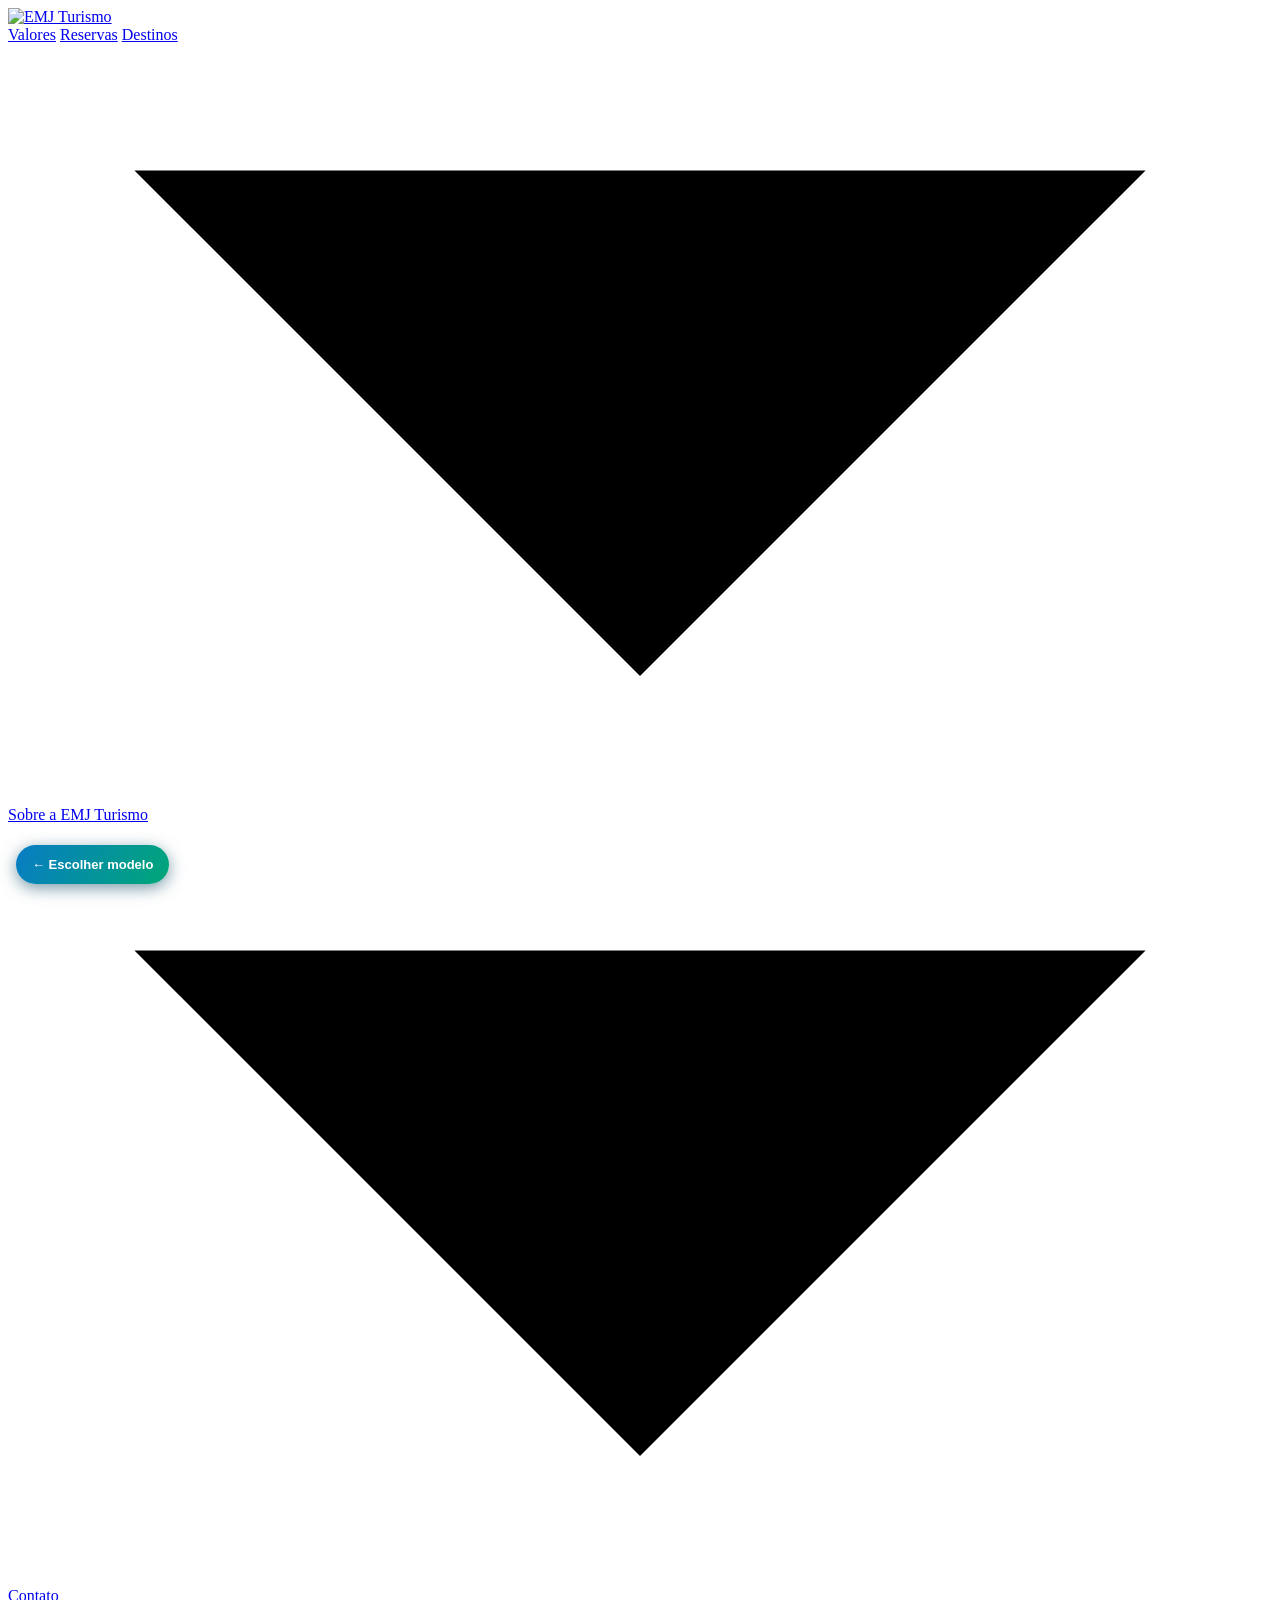
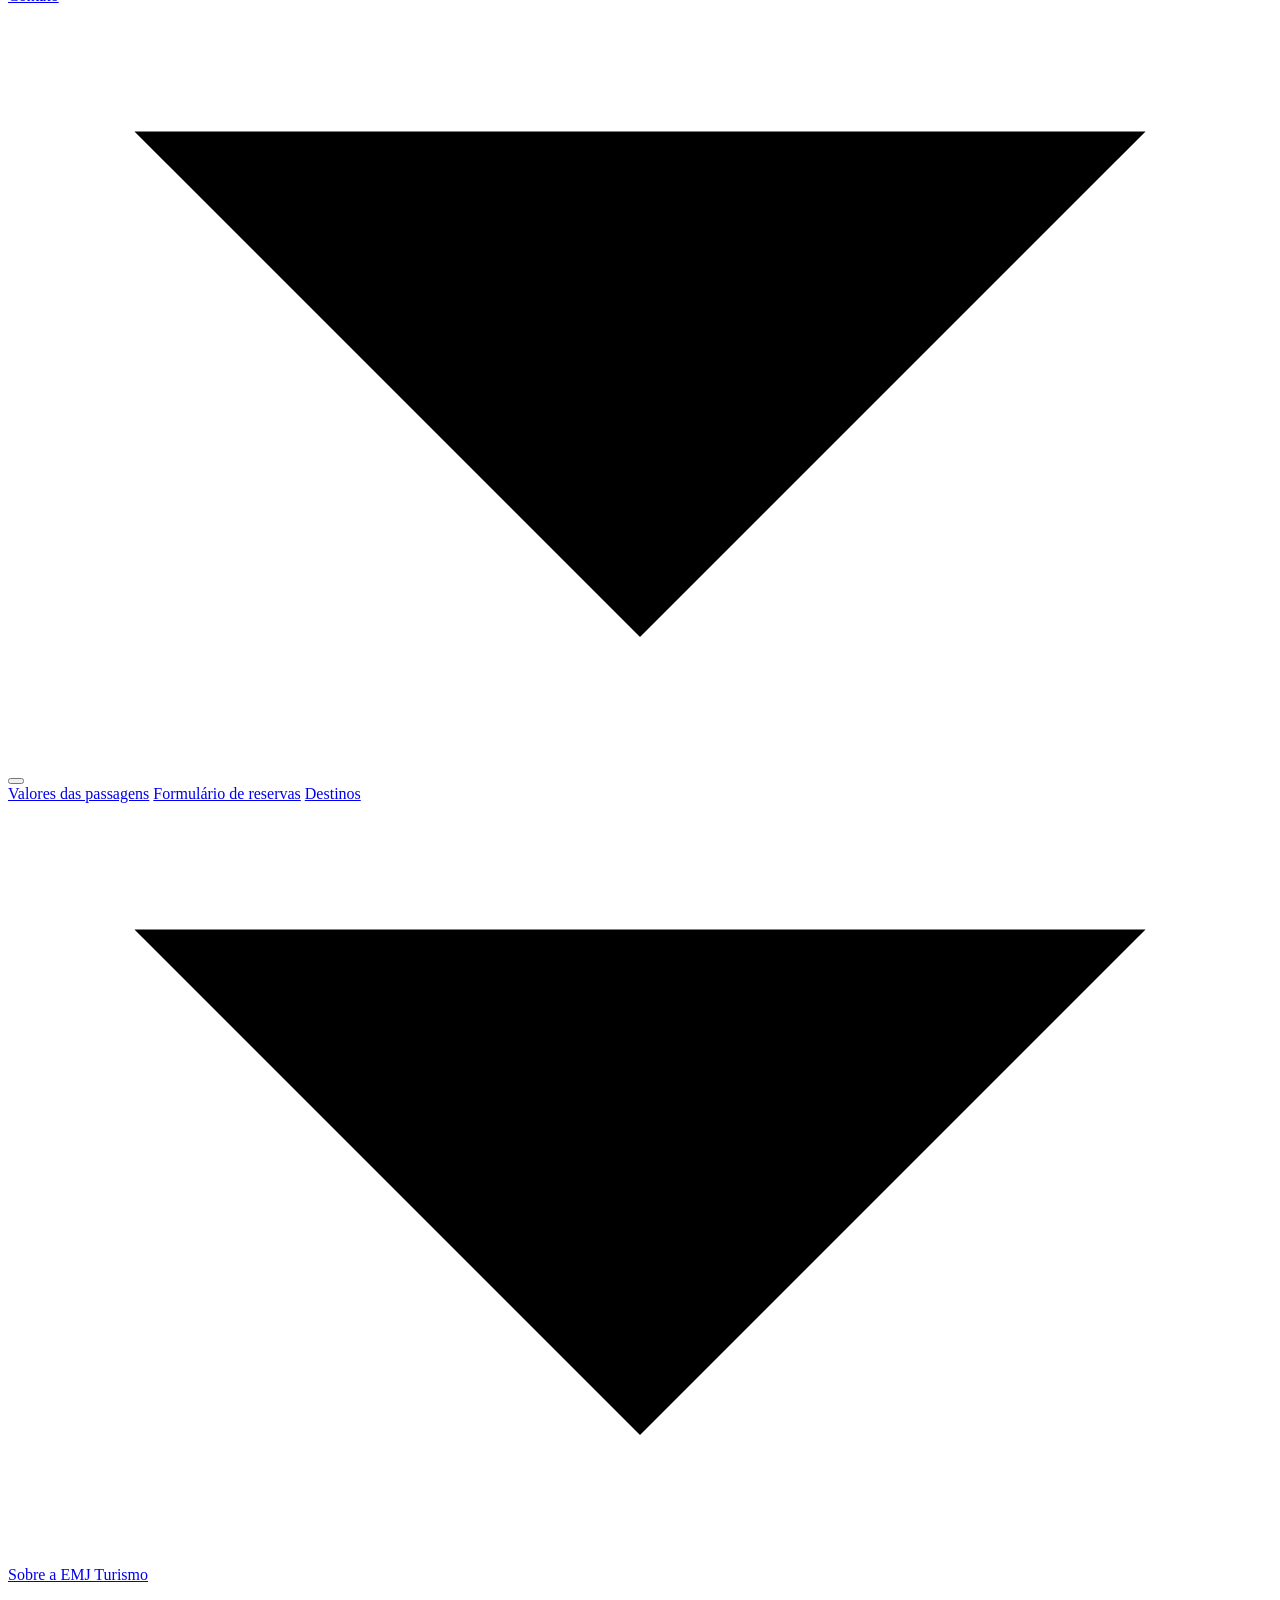
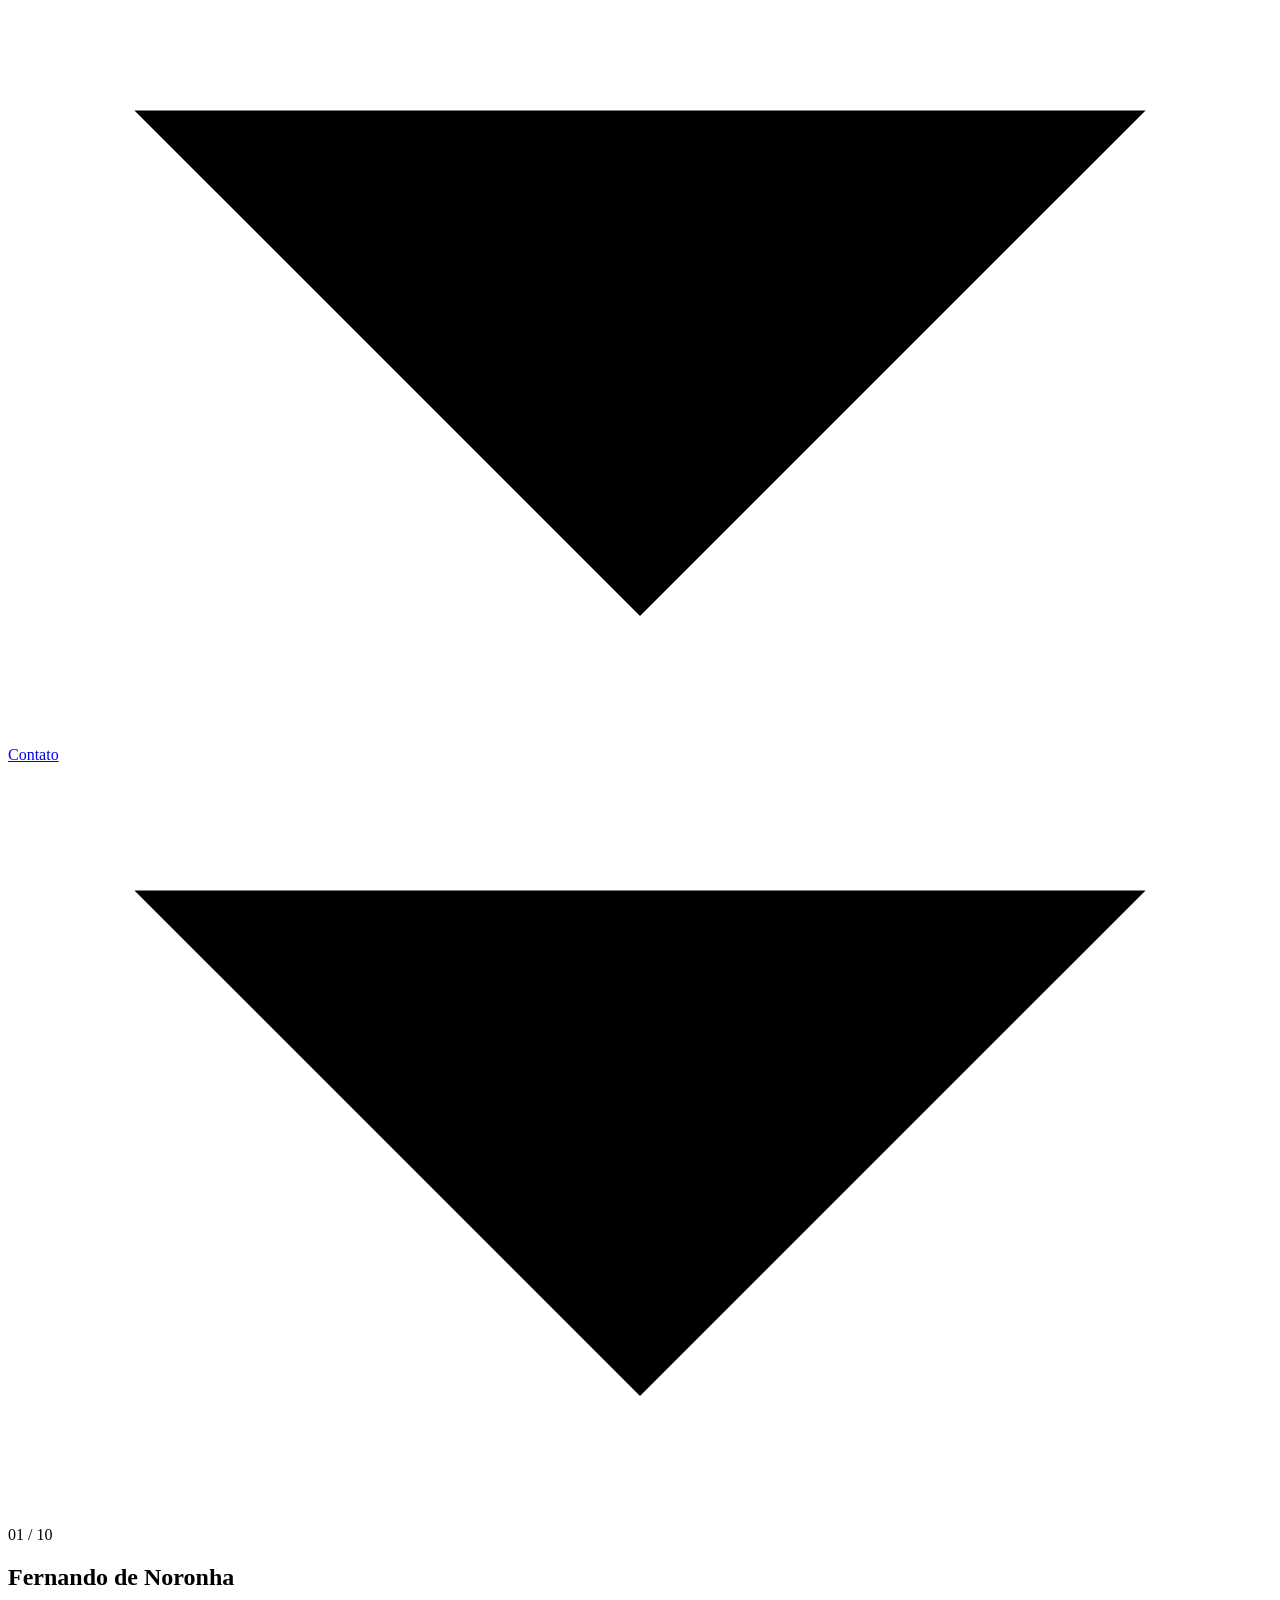
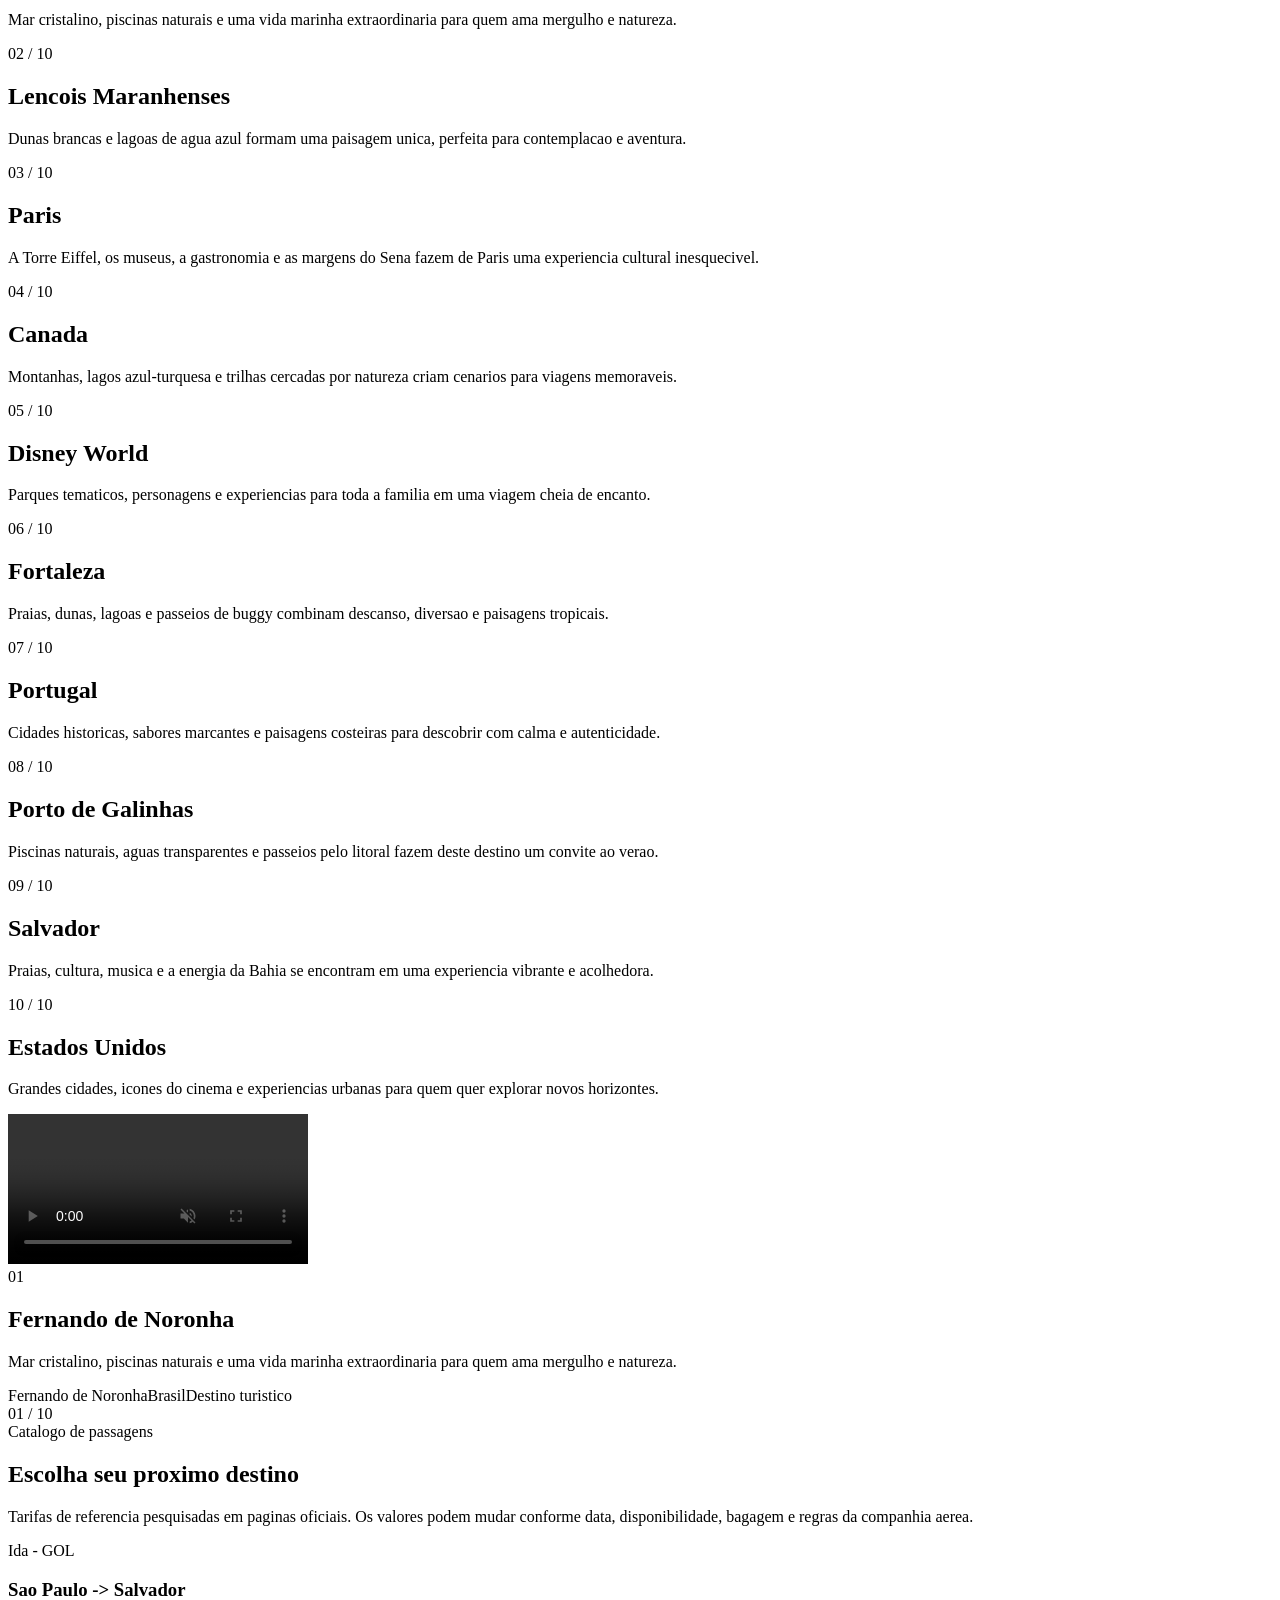
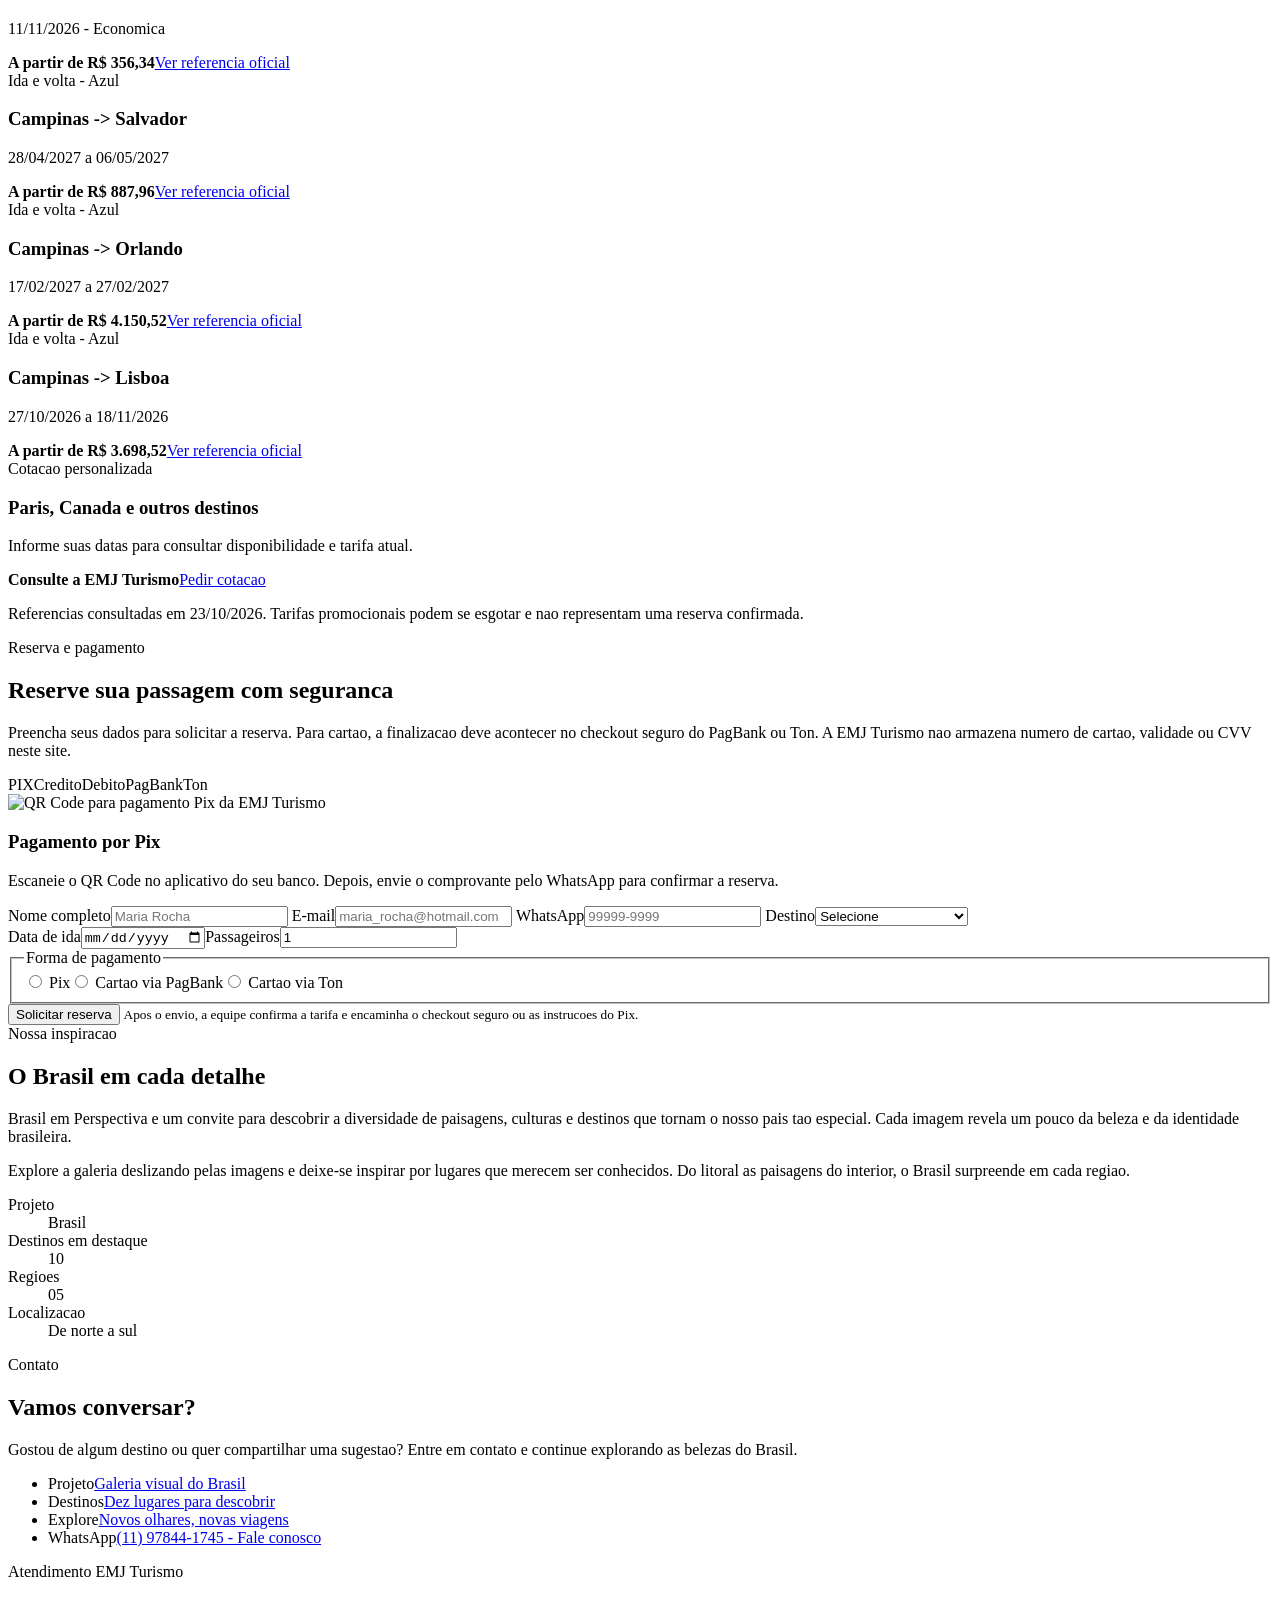
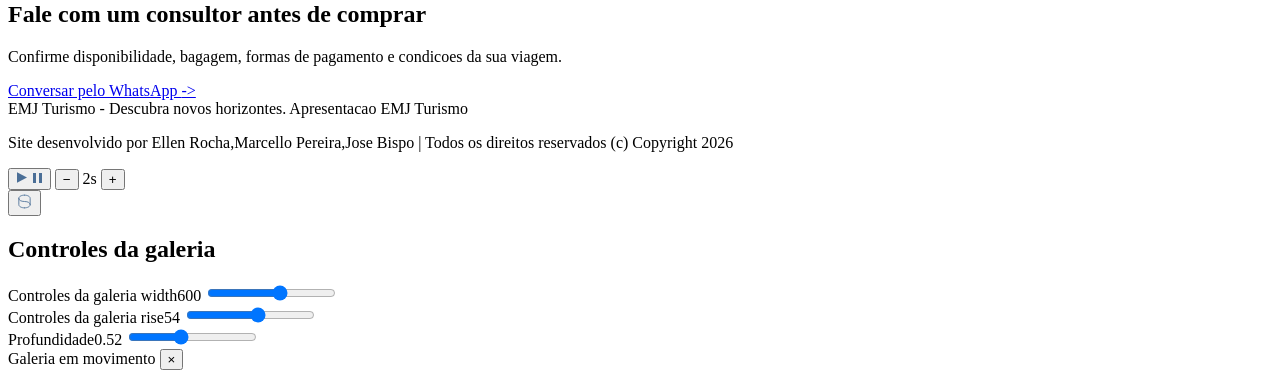
==== modelo-1/index.html @ 4d7c0537 "Update index.html nome" ====
<!DOCTYPE html>
<!--
  Helix Drift Template
  https://templatemo.com/tm-630-helix-drift
-->
<html lang="pt-BR">
    <head>
        <meta charset="UTF-8">
        <meta name="viewport" content="width=device-width, initial-scale=1">
        <title>BELM Turismo | Destinos e experiencias</title>
        <meta name="description"
              content="A EMJ Turismo apresenta destinos, experiencias e novos horizontes.">
        <link rel="preconnect" href="https://fonts.googleapis.com">
        <link rel="preconnect" href="https://fonts.gstatic.com" crossorigin>
        <link href="https://fonts.googleapis.com/css2?family=Albert+Sans:wght@200;300;400;500&family=Newsreader:ital,opsz,wght@0,6..72,200;0,6..72,300;0,6..72,400;1,6..72,300&display=swap"
              rel="stylesheet">
        <link rel="stylesheet" href="templatemo-630-helix-style.css">
    </head>
    <body>
        <header class="bar">
            <a class="brand" href="#top" aria-label="EMJ Turismo - inicio"><img class="brand-logo" src="images/logo-emj-turismo.png" alt="EMJ Turismo"></a>
            <nav class="nav">
                <a href="#passagens">Valores</a>
                <a href="#reserva">Reservas</a>
                <a href="#top">Destinos
                    <svg class="wv" viewBox="0 0 10 6" aria-hidden="true">
                        <path d="M1 1 L5 5 L9 1" />
                    </svg>
                </a>
                <a href="#about">Sobre a EMJ Turismo
                    <svg class="wv" viewBox="0 0 10 6" aria-hidden="true">
                        <path d="M1 1 L5 5 L9 1" />
                    </svg>
                </a>
                <a href="#contact">Contato
                    <svg class="wv" viewBox="0 0 10 6" aria-hidden="true">
                        <path d="M1 1 L5 5 L9 1" />
                    </svg>
                </a>
            </nav>
            <button class="burger"
                    id="burger"
                    aria-label="Abrir menu"
                    aria-expanded="false"
                    aria-controls="drawer">
                <span></span><span></span><span></span>
            </button>
        </header>
        <nav class="drawer" id="drawer">
            <a href="#passagens">Valores das passagens</a>
            <a href="#reserva">Formulário de reservas</a>

            <a href="#top">Destinos
                <svg class="wv" viewBox="0 0 10 6" aria-hidden="true">
                    <path d="M1 1 L5 5 L9 1" />
                </svg>
            </a>
            <a href="#about">Sobre a EMJ Turismo
                <svg class="wv" viewBox="0 0 10 6" aria-hidden="true">
                    <path d="M1 1 L5 5 L9 1" />
                </svg>
            </a>
            <a href="#contact">Contato
                <svg class="wv" viewBox="0 0 10 6" aria-hidden="true">
                    <path d="M1 1 L5 5 L9 1" />
                </svg>
            </a>
        </nav>
        <main class="wrap" id="top">
<div class="stage-shell">
                <div class="hero-showcase">
                    <div class="carousel-column">
<div class="stage"
                     id="stage"
                     role="group"
                     aria-label="Galeria de destinos. Arraste para os lados para explorar as imagens.">
                    <div class="plate" role="button" tabindex="0" data-img="images/destino-01.jpg" data-alt="Fernando de Noronha" data-month="Brasil" data-stock="Destino turistico">
                        <span class="plate-media" style="background-image:url('images/destino-01.jpg')"></span><span class="plate-no">01 / 10</span><div class="plate-info"><h2>Fernando de Noronha</h2><p>Mar cristalino, piscinas naturais e uma vida marinha extraordinaria para quem ama mergulho e natureza.</p></div>
                    </div>
                    <div class="plate" role="button" tabindex="0" data-img="images/destino-02.jpg" data-alt="Lencois Maranhenses" data-month="Brasil" data-stock="Destino turistico">
                        <span class="plate-media" style="background-image:url('images/destino-02.jpg')"></span><span class="plate-no">02 / 10</span><div class="plate-info"><h2>Lencois Maranhenses</h2><p>Dunas brancas e lagoas de agua azul formam uma paisagem unica, perfeita para contemplacao e aventura.</p></div>
                    </div>
                    <div class="plate" role="button" tabindex="0" data-img="images/destino-03.jpg" data-alt="Paris" data-month="Franca" data-stock="Destino turistico">
                        <span class="plate-media" style="background-image:url('images/destino-03.jpg')"></span><span class="plate-no">03 / 10</span><div class="plate-info"><h2>Paris</h2><p>A Torre Eiffel, os museus, a gastronomia e as margens do Sena fazem de Paris uma experiencia cultural inesquecivel.</p></div>
                    </div>
                    <div class="plate" role="button" tabindex="0" data-img="images/destino-04.jpg" data-alt="Canada" data-month="America do Norte" data-stock="Destino turistico">
                        <span class="plate-media" style="background-image:url('images/destino-04.jpg')"></span><span class="plate-no">04 / 10</span><div class="plate-info"><h2>Canada</h2><p>Montanhas, lagos azul-turquesa e trilhas cercadas por natureza criam cenarios para viagens memoraveis.</p></div>
                    </div>
                    <div class="plate" role="button" tabindex="0" data-img="images/destino-05.jpg" data-alt="Disney World" data-month="Estados Unidos" data-stock="Destino turistico">
                        <span class="plate-media" style="background-image:url('images/destino-05.jpg')"></span><span class="plate-no">05 / 10</span><div class="plate-info"><h2>Disney World</h2><p>Parques tematicos, personagens e experiencias para toda a familia em uma viagem cheia de encanto.</p></div>
                    </div>
                    <div class="plate" role="button" tabindex="0" data-img="images/destino-06.jpg" data-alt="Fortaleza" data-month="Brasil" data-stock="Destino turistico">
                        <span class="plate-media" style="background-image:url('images/destino-06.jpg')"></span><span class="plate-no">06 / 10</span><div class="plate-info"><h2>Fortaleza</h2><p>Praias, dunas, lagoas e passeios de buggy combinam descanso, diversao e paisagens tropicais.</p></div>
                    </div>
                    <div class="plate" role="button" tabindex="0" data-img="images/destino-07.jpg" data-alt="Portugal" data-month="Europa" data-stock="Destino turistico">
                        <span class="plate-media" style="background-image:url('images/destino-07.jpg')"></span><span class="plate-no">07 / 10</span><div class="plate-info"><h2>Portugal</h2><p>Cidades historicas, sabores marcantes e paisagens costeiras para descobrir com calma e autenticidade.</p></div>
                    </div>
                    <div class="plate" role="button" tabindex="0" data-img="images/destino-08.jpg" data-alt="Porto de Galinhas" data-month="Brasil" data-stock="Destino turistico">
                        <span class="plate-media" style="background-image:url('images/destino-08.jpg')"></span><span class="plate-no">08 / 10</span><div class="plate-info"><h2>Porto de Galinhas</h2><p>Piscinas naturais, aguas transparentes e passeios pelo litoral fazem deste destino um convite ao verao.</p></div>
                    </div>
                    <div class="plate" role="button" tabindex="0" data-img="images/destino-09.jpg" data-alt="Salvador" data-month="Brasil" data-stock="Destino turistico">
                        <span class="plate-media" style="background-image:url('images/destino-09.jpg')"></span><span class="plate-no">09 / 10</span><div class="plate-info"><h2>Salvador</h2><p>Praias, cultura, musica e a energia da Bahia se encontram em uma experiencia vibrante e acolhedora.</p></div>
                    </div>
                    <div class="plate" role="button" tabindex="0" data-img="images/destino-10.jpg" data-alt="Estados Unidos" data-month="America do Norte" data-stock="Destino turistico">
                        <span class="plate-media" style="background-image:url('images/destino-10.jpg')"></span><span class="plate-no">10 / 10</span><div class="plate-info"><h2>Estados Unidos</h2><p>Grandes cidades, icones do cinema e experiencias urbanas para quem quer explorar novos horizontes.</p></div>
                    </div>
                </div>
                    </div>
                    <aside class="mascot-side mascot-side-clean" aria-label="Video do mascote da EMJ Turismo">
                        <div class="mascot-side-video mascot-video-crop">
                            <video controls autoplay muted loop playsinline preload="metadata" aria-label="Mascote apresentando a EMJ Turismo">
                                <source src="videos/mascote-apresentacao.mp4" type="video/mp4">
                                Seu navegador nao suporta a reproducao de video.
                            </video>
                        </div>
                    </aside>
                </div>
            </div>
            <section class="caption rv" id="caption" aria-live="polite">
                <div class="cap-head">
                    <span class="cap-no" id="capNo">01</span>
                    <span class="cap-rule"></span>
                    <h1 class="cap-title" id="capTitle">Fernando de Noronha</h1>
                </div>
                <p class="cap-desc" id="capDesc">Mar cristalino, piscinas naturais e uma vida marinha extraordinaria para quem ama mergulho e natureza.</p>
                <div class="cap-meta" id="capMeta"><span>Fernando de Noronha</span><span>Brasil</span><span>Destino turistico</span></div>
            </section>
            <div class="scrub-shell rv" id="scrubShell">
                <div class="scrub"
                     id="scrub"
                     role="slider"
                     tabindex="0"
                     aria-label="Posicao na galeria"
                     aria-valuemin="1"
                     aria-valuemax="10"
                     aria-valuenow="1">
                    <div class="scrub-track"></div>
                    <div class="scrub-fill" id="scrubFill"></div>
                    <div class="scrub-ticks" id="ticks"></div>
                    <div class="thumb" id="thumb">
                        <i></i><i></i>
                    </div>
                </div>
                <div class="scrub-label" id="scrubLabel">01 / 10</div>
            </div>
            <section class="sales-catalog rv" id="passagens" aria-labelledby="catalog-title">
                <span class="sheet-tag">Catalogo de passagens</span>
                <h2 id="catalog-title">Escolha seu proximo destino</h2>
                <p class="catalog-intro">Tarifas de referencia pesquisadas em paginas oficiais. Os valores podem mudar conforme data, disponibilidade, bagagem e regras da companhia aerea.</p>
                <div class="fare-grid">
                    <article class="fare-card"><span class="fare-kicker">Ida  -  GOL</span><h3>Sao Paulo  ->  Salvador</h3><p>11/11/2026  -  Economica</p><strong>A partir de R$ 356,34</strong><a href="https://www.voegol.com.br/br/voos" target="_blank" rel="noopener">Ver referencia oficial</a></article>
                    <article class="fare-card"><span class="fare-kicker">Ida e volta  -  Azul</span><h3>Campinas  ->  Salvador</h3><p>28/04/2027 a 06/05/2027</p><strong>A partir de R$ 887,96</strong><a href="https://passagens.voeazul.com.br/pt/melhores-ofertas" target="_blank" rel="noopener">Ver referencia oficial</a></article>
                    <article class="fare-card"><span class="fare-kicker">Ida e volta  -  Azul</span><h3>Campinas  ->  Orlando</h3><p>17/02/2027 a 27/02/2027</p><strong>A partir de R$ 4.150,52</strong><a href="https://passagens.voeazul.com.br/pt/melhores-ofertas" target="_blank" rel="noopener">Ver referencia oficial</a></article>
                    <article class="fare-card"><span class="fare-kicker">Ida e volta  -  Azul</span><h3>Campinas  ->  Lisboa</h3><p>27/10/2026 a 18/11/2026</p><strong>A partir de R$ 3.698,52</strong><a href="https://passagens.voeazul.com.br/pt/melhores-ofertas" target="_blank" rel="noopener">Ver referencia oficial</a></article>
                    <article class="fare-card fare-card-muted"><span class="fare-kicker">Cotacao personalizada</span><h3>Paris, Canada e outros destinos</h3><p>Informe suas datas para consultar disponibilidade e tarifa atual.</p><strong>Consulte a EMJ Turismo</strong><a href="#reserva">Pedir cotacao</a></article>
                </div>
                <p class="price-note">Referencias consultadas em 23/10/2026. Tarifas promocionais podem se esgotar e nao representam uma reserva confirmada.</p>
            </section>
            <section class="payment-section rv" id="reserva" aria-labelledby="payment-title">
                <div class="payment-copy">
                    <span class="sheet-tag">Reserva e pagamento</span>
                    <h2 id="payment-title">Reserve sua passagem com seguranca</h2>
                    <p>Preencha seus dados para solicitar a reserva. Para cartao, a finalizacao deve acontecer no checkout seguro do PagBank ou Ton. A EMJ Turismo nao armazena numero de cartao, validade ou CVV neste site.</p>
                    <div class="accepted-payments"><span>PIX</span><span>Credito</span><span>Debito</span><span>PagBank</span><span>Ton</span></div>
                    <div class="pix-box"><img src="images/qr-pix-centralizado.png" alt="QR Code para pagamento Pix da EMJ Turismo"><div><h3>Pagamento por Pix</h3><p>Escaneie o QR Code no aplicativo do seu banco. Depois, envie o comprovante pelo WhatsApp para confirmar a reserva.</p></div></div>
                </div>
                <form class="booking-form" action="#reserva" method="post">
                    <label>Nome completo<input type="text" name="nome" autocomplete="name" placeholder="Maria Rocha" pattern="[A-Za-zÀ-ÿ\s]{3,}" title="Digite somente letras e espacos" required></label>
                    <label>E-mail<input type="email" name="email" autocomplete="email" placeholder="maria_rocha@hotmail.com" required></label>
                    <label>WhatsApp<input type="tel" name="whatsapp" autocomplete="tel" inputmode="numeric" placeholder="99999-9999" pattern="[0-9]{8,13}" title="Digite somente numeros, com DDD" maxlength="14" required></label>
                    <label>Destino<select name="destino" required><option value="">Selecione</option><option>Fernando de Noronha</option><option>Lencois Maranhenses</option><option>Fortaleza</option><option>Salvador</option><option>Porto de Galinhas</option><option>Paris</option><option>Canada</option><option>Orlando</option><option>Lisboa</option></select></label>
                    <div class="form-row"><label>Data de ida<input type="date" name="ida" required></label><label>Passageiros<input type="number" name="passageiros" min="1" value="1" inputmode="numeric" required></label></div>
                    <fieldset><legend>Forma de pagamento</legend><label><input type="radio" name="pagamento" value="pix" required> Pix</label><label><input type="radio" name="pagamento" value="pagbank"> Cartao via PagBank</label><label><input type="radio" name="pagamento" value="ton"> Cartao via Ton</label></fieldset>
                    <button type="submit">Solicitar reserva</button>
                    <small>Apos o envio, a equipe confirma a tarifa e encaminha o checkout seguro ou as instrucoes do Pix.</small>
                </form>
            </section>
            <section class="sheet rv" id="about">
                <span class="sheet-tag">Nossa inspiracao</span>
                <h2>O Brasil em cada detalhe</h2>
                <p>Brasil em Perspectiva e um convite para descobrir a diversidade de paisagens, culturas e destinos que tornam o nosso pais tao especial. Cada imagem revela um pouco da beleza e da identidade brasileira.</p>
                <p>Explore a galeria deslizando pelas imagens e deixe-se inspirar por lugares que merecem ser conhecidos. Do litoral as paisagens do interior, o Brasil surpreende em cada regiao.</p>
                <dl class="facts">
                    <div>
                        <dt>Projeto</dt>
                        <dd>
                            Brasil
                        </dd>
                    </div>
                    <div>
                        <dt>Destinos em destaque</dt>
                        <dd>
                            10
                        </dd>
                    </div>
                    <div>
                        <dt>Regioes</dt>
                        <dd>
                            05
                        </dd>
                    </div>
                    <div>
                        <dt>Localizacao</dt>
                        <dd>
                            De norte a sul
                        </dd>
                    </div>
                </dl>
            </section>
            <section class="sheet rv" id="contact">
                <span class="sheet-tag">Contato</span>
                <h2>Vamos conversar?</h2>
                <p>Gostou de algum destino ou quer compartilhar uma sugestao? Entre em contato e continue explorando as belezas do Brasil.</p>
                <ul class="lines">
                    <li><span>Projeto</span><a href="#about">Galeria visual do Brasil</a></li>
                    <li><span>Destinos</span><a href="#top">Dez lugares para descobrir</a></li>
                    <li><span>Explore</span><a href="#top">Novos olhares, novas viagens</a></li>
                    <li><span>WhatsApp</span><a href="https://wa.me/5511978441745" target="_blank" rel="noopener">(11) 97844-1745  -  Fale conosco</a></li>
                </ul>
            </section>
            <section class="footer-contact rv" aria-label="Atendimento pelo WhatsApp">
                <div><span class="sheet-tag">Atendimento EMJ Turismo</span><h2>Fale com um consultor antes de comprar</h2><p>Confirme disponibilidade, bagagem, formas de pagamento e condicoes da sua viagem.</p></div>
                <a class="footer-whatsapp" href="https://wa.me/5511978441745?text=Ol%C3%A1%21%20Quero%20consultar%20uma%20passagem%20a%C3%A9rea." target="_blank" rel="noopener">Conversar pelo WhatsApp <span> -> </span></a>
            </section>
            <footer class="foot rv">
                <span>EMJ Turismo  -  Descubra novos horizontes.</span>
                <span>Apresentacao EMJ Turismo</span>
                <p>Site desenvolvido por Ellen Rocha,Marcello Pereira,Jose Bispo | Todos os direitos reservados (c) Copyright 2026</p>
            </footer>
        </main>
        <div class="transport"
             id="transport"
             role="group"
             aria-label="Apresentacao automatica">
            <button class="tp-btn playing"
                    id="tpBtn"
                    aria-pressed="true"
                    aria-label="Pausar apresentacao automatica">
                <svg class="ico-play"
                     width="12"
                     height="13"
                     viewBox="0 0 12 13"
                     aria-hidden="true">
                    <path d="M1 1.2 11 6.5 1 11.8Z" fill="#4A6E96" />
                </svg>
                <svg class="ico-pause"
                     width="11"
                     height="12"
                     viewBox="0 0 11 12"
                     aria-hidden="true">
                    <rect x="1" y="1" width="3" height="10" fill="#4A6E96" />
                    <rect x="7" y="1" width="3" height="10" fill="#4A6E96" />
                </svg>
            </button>
            <span class="tp-stack">
                <span class="tp-dur">
                    <button class="tp-step" id="tpMinus" aria-label="Intervalo menor">&minus;</button>
                    <span class="tp-val" id="tpVal" aria-live="polite">2s</span>
                    <button class="tp-step" id="tpPlus" aria-label="Intervalo maior">+</button>
                </span>
                <span class="tp-line" aria-hidden="true"><i id="tpFill"></i></span>
            </span>
        </div>
        <button class="fab" id="fab" aria-label="Abrir controles da galeria">
            <svg width="17"
                 height="17"
                 viewBox="0 0 24 24"
                 fill="none"
                 stroke="#4A6E96"
                 stroke-width="1.2"
                 stroke-linecap="round">
                <path d="M12 3c-4.5 0-8 2-8 4.5S7 12 12 12s8 2 8 4.5S16.5 21 12 21" />
                <path d="M4 7.5v9C4 19 7.5 21 12 21" />
                <path d="M20 16.5v-9C20 5 16.5 3 12 3" />
            </svg>
        </button>
        <section class="panel"
                 id="panel"
                 role="dialog"
                 aria-label="Controles da galeria control"
                 aria-modal="false">
            <h2>Controles da galeria</h2>
            <div class="slot">
                <label for="sRx"><span>Controles da galeria width</span><span id="vRx">600</span></label>
                <input type="range" id="sRx" min="360" max="780" step="10" value="600">
            </div>
            <div class="slot">
                <label for="sRy"><span>Controles da galeria rise</span><span id="vRy">54</span></label>
                <input type="range" id="sRy" min="0" max="96" step="2" value="54">
            </div>
            <div class="slot">
                <label for="sFall"><span>Profundidade</span><span id="vFall">0.52</span></label>
                <input type="range"
                       id="sFall"
                       min="0.30"
                       max="0.86"
                       step="0.02"
                       value="0.52">
            </div>
            <div class="panel-out">
                <span class="state" id="state">Galeria em movimento</span>
                <button class="close" id="close" aria-label="Fechar controles">&times;</button>
            </div>
        </section>
<script src="templatemo-630-helix-script.js"></script>
    <a href="../index.html" style="position:fixed;bottom:16px;left:16px;z-index:99999;background:linear-gradient(120deg,#087cc5,#00a777);color:#fff;padding:12px 16px;border-radius:28px;font:600 13px Arial,sans-serif;text-decoration:none;box-shadow:0 4px 16px #003f5b88">← Escolher modelo</a>
</body>
</html>
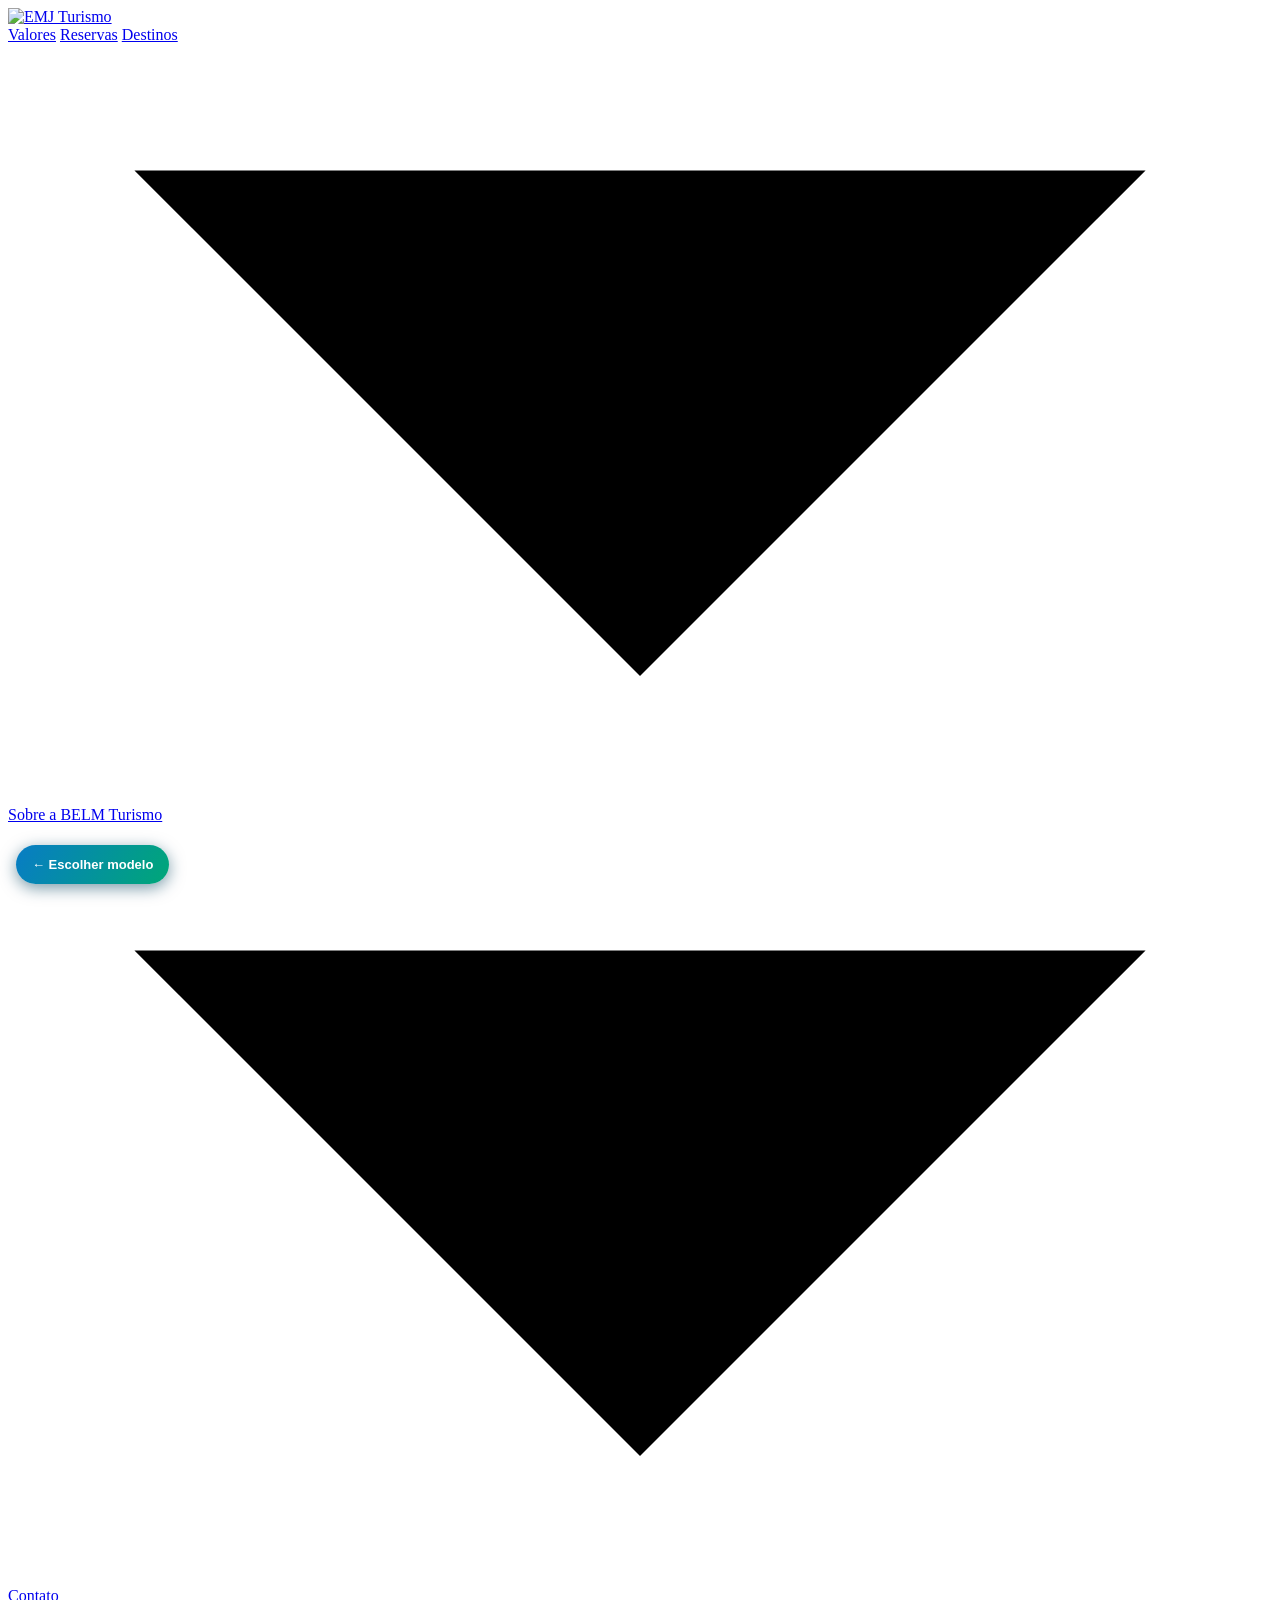
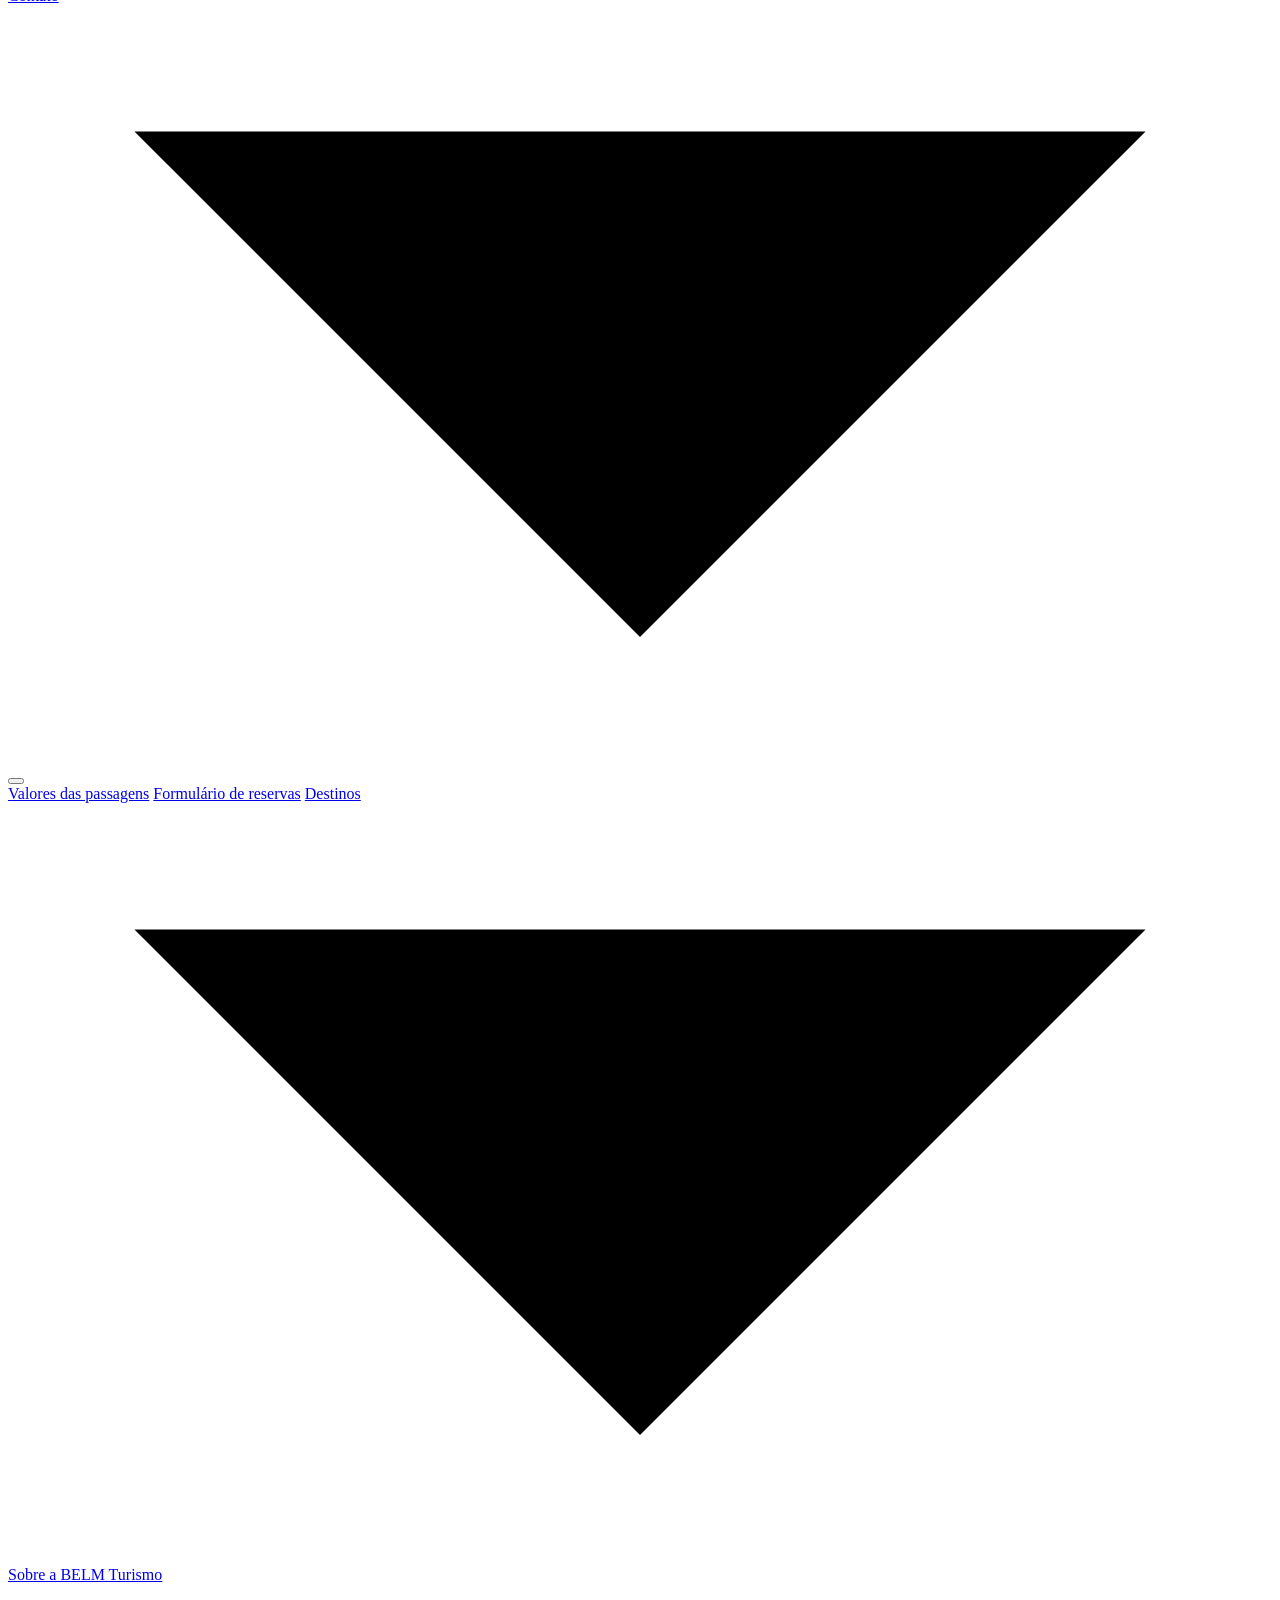
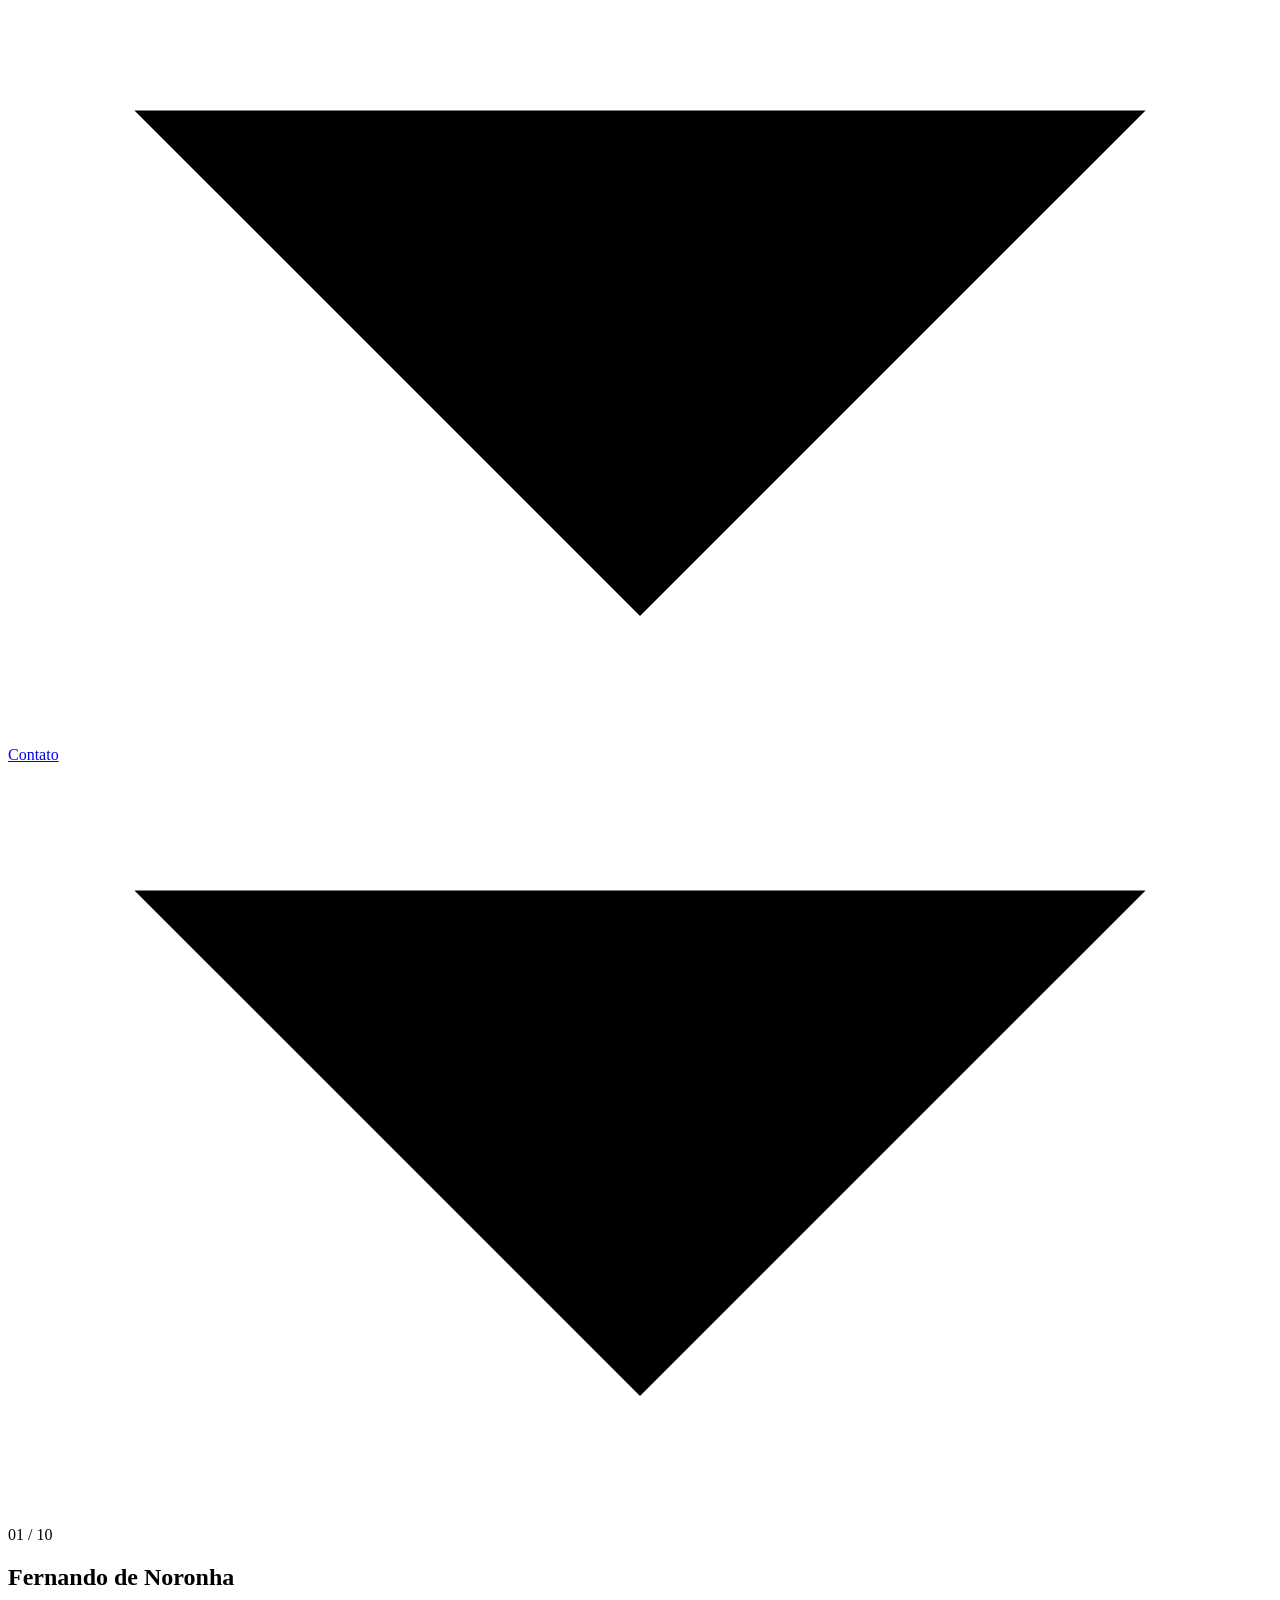
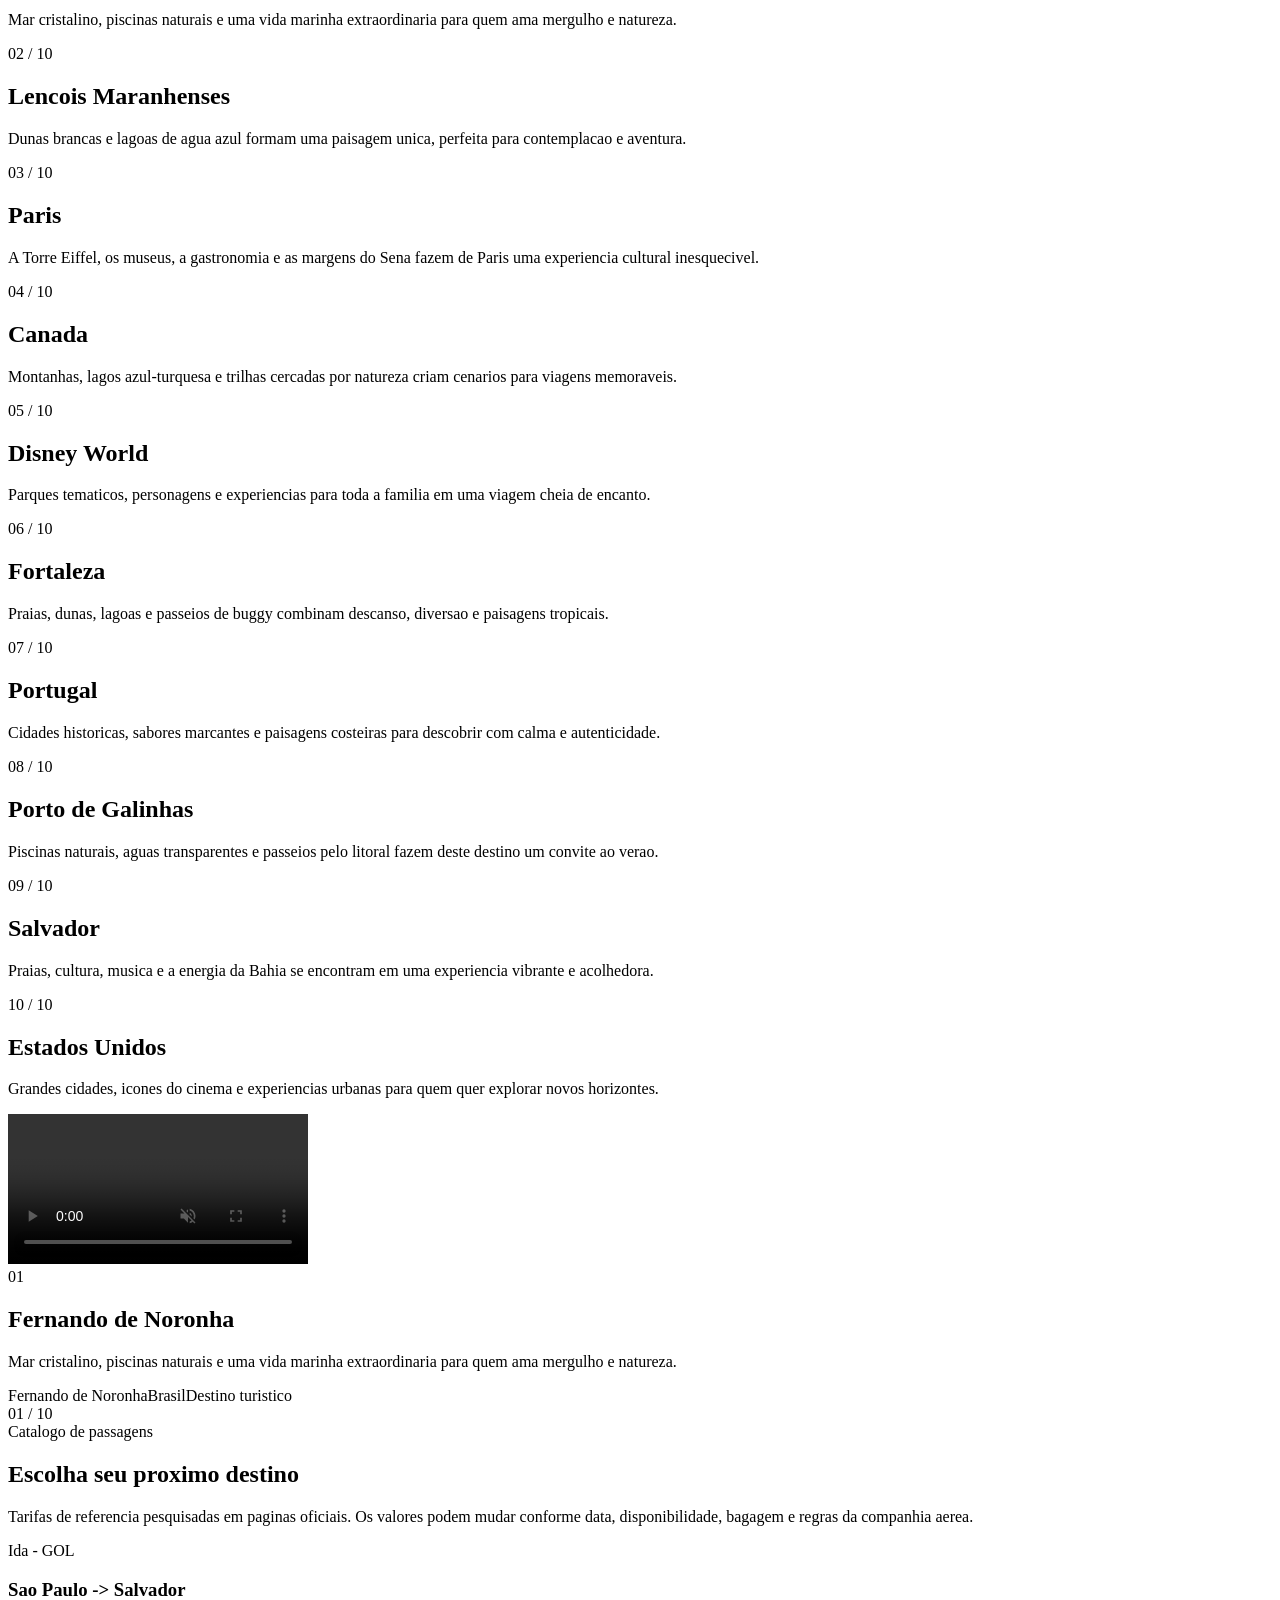
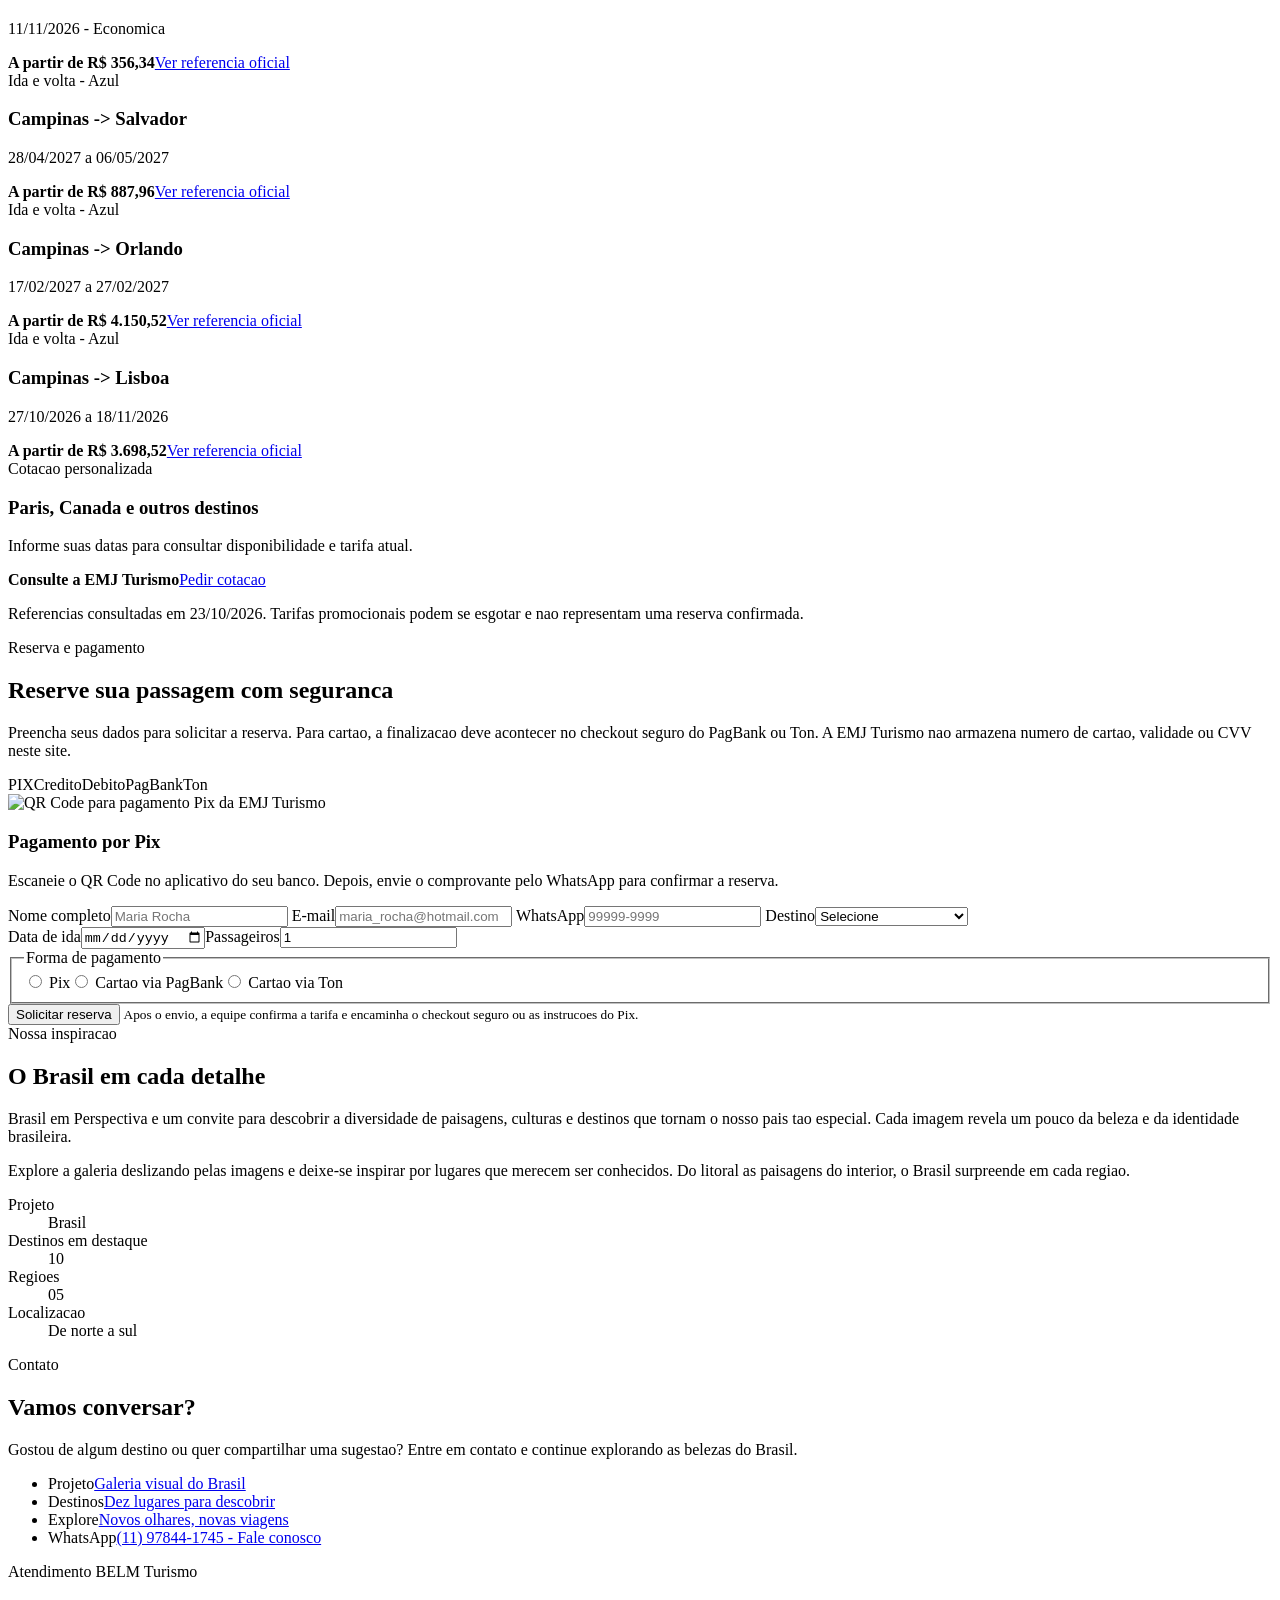
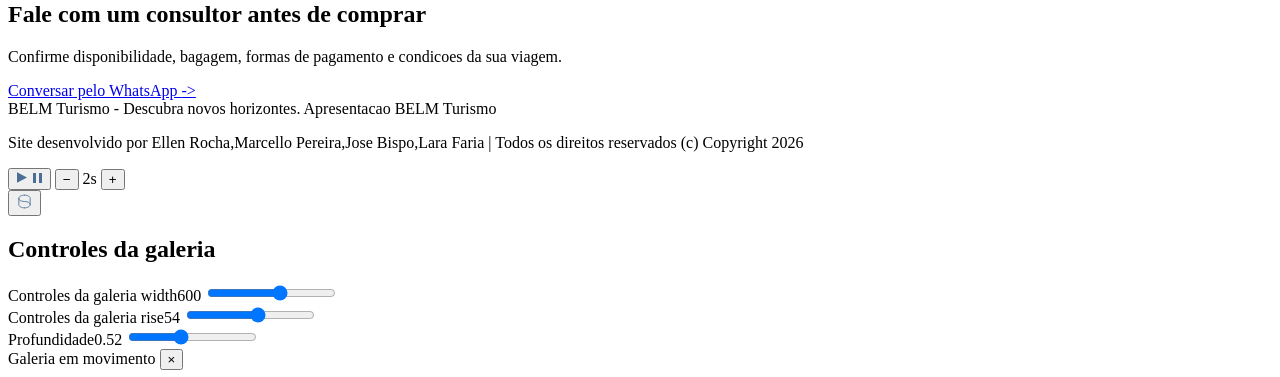
==== commit 4394f9e0: "Update index.html troquei os nomes e adicinei o nome da Lara" ====
--- a/modelo-1/index.html
+++ b/modelo-1/index.html
@@ -9,7 +9,7 @@
         <meta name="viewport" content="width=device-width, initial-scale=1">
         <title>BELM Turismo | Destinos e experiencias</title>
         <meta name="description"
-              content="A EMJ Turismo apresenta destinos, experiencias e novos horizontes.">
+              content="A BELM Turismo apresenta destinos, experiencias e novos horizontes.">
         <link rel="preconnect" href="https://fonts.googleapis.com">
         <link rel="preconnect" href="https://fonts.gstatic.com" crossorigin>
         <link href="https://fonts.googleapis.com/css2?family=Albert+Sans:wght@200;300;400;500&family=Newsreader:ital,opsz,wght@0,6..72,200;0,6..72,300;0,6..72,400;1,6..72,300&display=swap"
@@ -18,7 +18,7 @@
     </head>
     <body>
         <header class="bar">
-            <a class="brand" href="#top" aria-label="EMJ Turismo - inicio"><img class="brand-logo" src="images/logo-emj-turismo.png" alt="EMJ Turismo"></a>
+            <a class="brand" href="#top" aria-label="BELM Turismo - inicio"><img class="brand-logo" src="images/logo-emj-turismo.png" alt="EMJ Turismo"></a>
             <nav class="nav">
                 <a href="#passagens">Valores</a>
                 <a href="#reserva">Reservas</a>
@@ -27,7 +27,7 @@
                         <path d="M1 1 L5 5 L9 1" />
                     </svg>
                 </a>
-                <a href="#about">Sobre a EMJ Turismo
+                <a href="#about">Sobre a BELM Turismo
                     <svg class="wv" viewBox="0 0 10 6" aria-hidden="true">
                         <path d="M1 1 L5 5 L9 1" />
                     </svg>
@@ -55,7 +55,7 @@
                     <path d="M1 1 L5 5 L9 1" />
                 </svg>
             </a>
-            <a href="#about">Sobre a EMJ Turismo
+            <a href="#about">Sobre a BELM Turismo
                 <svg class="wv" viewBox="0 0 10 6" aria-hidden="true">
                     <path d="M1 1 L5 5 L9 1" />
                 </svg>
@@ -106,9 +106,9 @@
                     </div>
                 </div>
                     </div>
-                    <aside class="mascot-side mascot-side-clean" aria-label="Video do mascote da EMJ Turismo">
+                    <aside class="mascot-side mascot-side-clean" aria-label="Video do mascote da BELM Turismo">
                         <div class="mascot-side-video mascot-video-crop">
-                            <video controls autoplay muted loop playsinline preload="metadata" aria-label="Mascote apresentando a EMJ Turismo">
+                            <video controls autoplay muted loop playsinline preload="metadata" aria-label="Mascote apresentando a BELM Turismo">
                                 <source src="videos/mascote-apresentacao.mp4" type="video/mp4">
                                 Seu navegador nao suporta a reproducao de video.
                             </video>
@@ -219,13 +219,13 @@
                 </ul>
             </section>
             <section class="footer-contact rv" aria-label="Atendimento pelo WhatsApp">
-                <div><span class="sheet-tag">Atendimento EMJ Turismo</span><h2>Fale com um consultor antes de comprar</h2><p>Confirme disponibilidade, bagagem, formas de pagamento e condicoes da sua viagem.</p></div>
+                <div><span class="sheet-tag">Atendimento BELM Turismo</span><h2>Fale com um consultor antes de comprar</h2><p>Confirme disponibilidade, bagagem, formas de pagamento e condicoes da sua viagem.</p></div>
                 <a class="footer-whatsapp" href="https://wa.me/5511978441745?text=Ol%C3%A1%21%20Quero%20consultar%20uma%20passagem%20a%C3%A9rea." target="_blank" rel="noopener">Conversar pelo WhatsApp <span> -> </span></a>
             </section>
             <footer class="foot rv">
-                <span>EMJ Turismo  -  Descubra novos horizontes.</span>
-                <span>Apresentacao EMJ Turismo</span>
-                <p>Site desenvolvido por Ellen Rocha,Marcello Pereira,Jose Bispo | Todos os direitos reservados (c) Copyright 2026</p>
+                <span>BELM Turismo  -  Descubra novos horizontes.</span>
+                <span>Apresentacao BELM Turismo</span>
+                <p>Site desenvolvido por Ellen Rocha,Marcello Pereira,Jose Bispo,Lara Faria | Todos os direitos reservados (c) Copyright 2026</p>
             </footer>
         </main>
         <div class="transport"
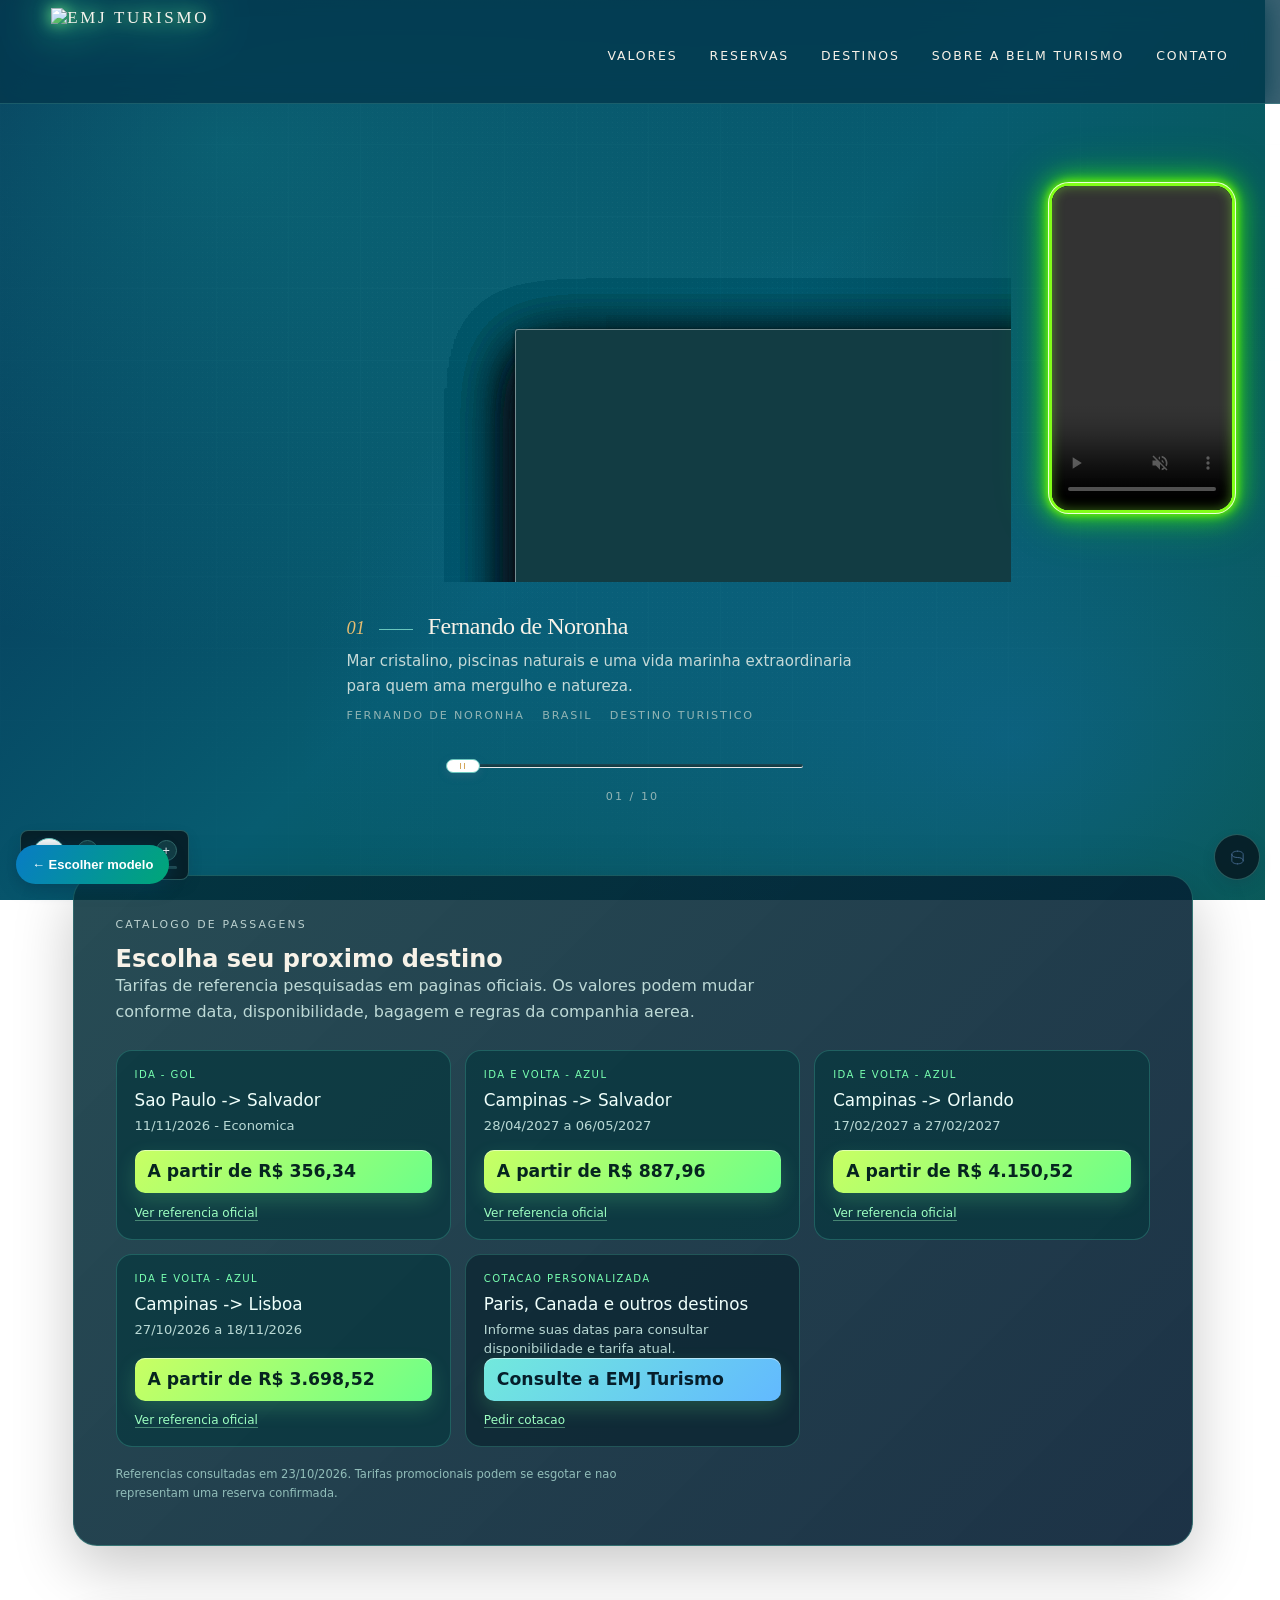
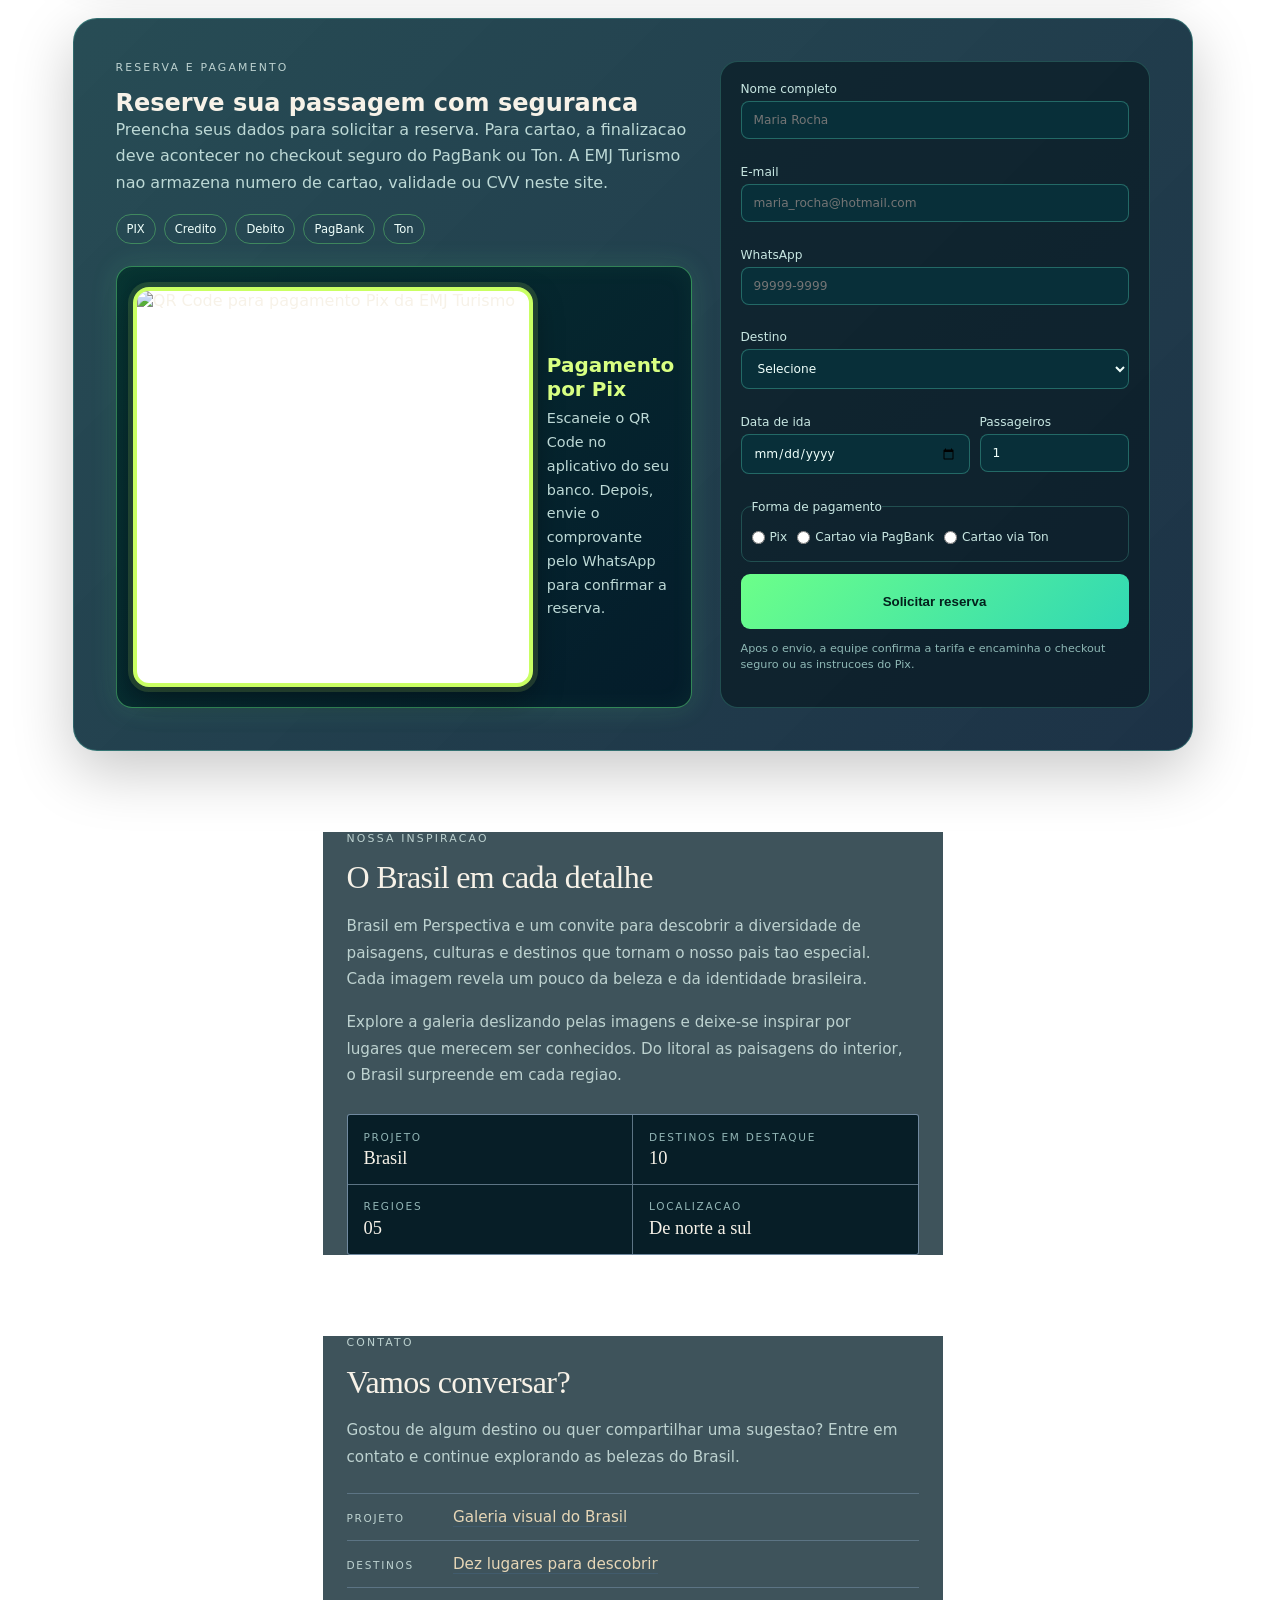
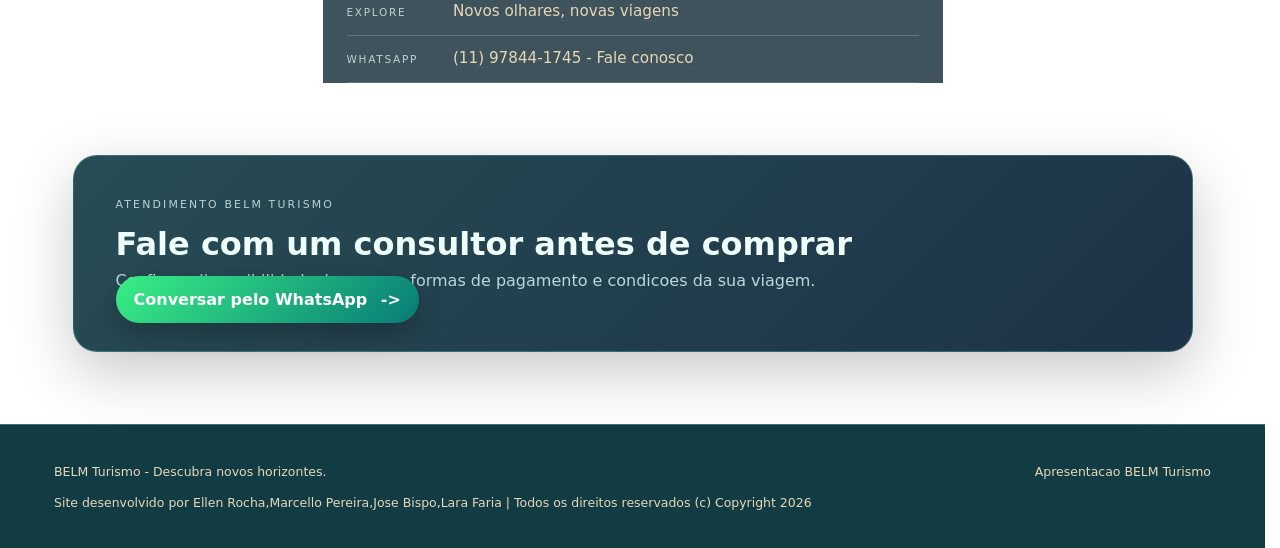
==== commit ab8b3ace: "Update index.html foi colocado 2 div la linha 221" ====
--- a/modelo-1/index.html
+++ b/modelo-1/index.html
@@ -220,6 +220,17 @@
             </section>
             <section class="footer-contact rv" aria-label="Atendimento pelo WhatsApp">
                 <div><span class="sheet-tag">Atendimento BELM Turismo</span><h2>Fale com um consultor antes de comprar</h2><p>Confirme disponibilidade, bagagem, formas de pagamento e condicoes da sua viagem.</p></div>
+               <div>
+                 
+               </div>
+              <div>
+                
+              </div>
+
+
+
+
+              
                 <a class="footer-whatsapp" href="https://wa.me/5511978441745?text=Ol%C3%A1%21%20Quero%20consultar%20uma%20passagem%20a%C3%A9rea." target="_blank" rel="noopener">Conversar pelo WhatsApp <span> -> </span></a>
             </section>
             <footer class="foot rv">
--- a/modelo-1/templatemo-630-helix-style.css
+++ b/modelo-1/templatemo-630-helix-style.css
@@ -0,0 +1,1370 @@
+/*
+  Helix Drift Template
+  https://templatemo.com/tm-630-helix-drift
+*/
+
+:root {
+    --canvas: #F4F7FA;
+    --sunk: #DDE7F2;
+    --pastel: #B9CDE5;
+    --pastel-deep: #96B1D0;
+    --ink: #1B2233;
+    --ink-2: #5B6879;
+    --ink-3: #93A0B2;
+    --accent: #4A6E96;
+
+    --bar: 70px;
+    --plate-w: min(46vw, 620px);
+
+    --rx: 600;
+    --ry: 54;
+    --coil: 0.9;
+    --fall: 0.52;
+
+    --ease: cubic-bezier(.22, 1, .36, 1);
+    --dur: .6s;
+}
+
+* {
+    box-sizing: border-box;
+    margin: 0;
+    padding: 0
+}
+
+html {
+    -webkit-text-size-adjust: 100%;
+    scroll-behavior: smooth;
+    scroll-padding-top: calc(var(--bar) + 18px);
+    scrollbar-gutter: stable;
+}
+
+body {
+    min-height: 100vh;
+    background: var(--canvas);
+    color: var(--ink);
+    font-family: 'Albert Sans', system-ui, sans-serif;
+    font-weight: 300;
+    overflow-x: hidden;
+    position: relative;
+}
+
+/* ambient washes */
+body::before {
+    content: "";
+    position: fixed;
+    inset: 0;
+    z-index: 0;
+    pointer-events: none;
+    background:
+        radial-gradient(120vw 90vh at 8% -10%, rgba(185, 205, 229, .55), transparent 62%),
+        radial-gradient(110vw 80vh at 98% 108%, rgba(221, 231, 242, .85), transparent 60%);
+}
+
+/* grid + grain */
+body::after {
+    content: "";
+    position: fixed;
+    inset: 0;
+    z-index: 0;
+    pointer-events: none;
+    background-image:
+        url("data:image/svg+xml;utf8,<svg xmlns='http://www.w3.org/2000/svg' width='320' height='320'><filter id='n'><feTurbulence type='fractalNoise' baseFrequency='0.34' numOctaves='2' stitchTiles='stitch'/></filter><rect width='320' height='320' filter='url(%23n)' opacity='0.10'/></svg>"),
+        linear-gradient(to right, rgba(150, 177, 208, .30) 1px, transparent 1px),
+        linear-gradient(to bottom, rgba(150, 177, 208, .30) 1px, transparent 1px);
+    background-size: 320px 320px, 72px 72px, 72px 72px;
+    mix-blend-mode: overlay;
+    opacity: .5;
+    -webkit-mask-image: radial-gradient(80vw 80vh at 50% 42%, #000 20%, transparent 82%);
+    mask-image: radial-gradient(80vw 80vh at 50% 42%, #000 20%, transparent 82%);
+}
+
+.wrap {
+    position: relative;
+    z-index: 1
+}
+
+/* ---------- bar ---------- */
+.bar {
+    position: fixed;
+    top: 0;
+    left: 0;
+    right: 0;
+    height: var(--bar);
+    z-index: 60;
+    display: flex;
+    align-items: center;
+    justify-content: space-between;
+    padding: 0 clamp(18px, 4vw, 54px);
+    background: rgba(244, 247, 250, .72);
+    backdrop-filter: blur(14px) saturate(120%);
+    -webkit-backdrop-filter: blur(14px) saturate(120%);
+    border-bottom: 1px solid rgba(150, 177, 208, .28);
+}
+
+.brand {
+    font-family: 'Newsreader', serif;
+    font-weight: 300;
+    font-size: 1.06rem;
+    letter-spacing: .16em;
+    text-transform: uppercase;
+    color: var(--ink);
+    display: flex;
+    align-items: center;
+    gap: .62rem;
+    text-decoration: none;
+}
+
+.brand i {
+    width: 7px;
+    height: 7px;
+    border-radius: 50%;
+    background: var(--accent);
+    display: block;
+    flex: 0 0 auto;
+}
+
+.nav {
+    display: flex;
+    gap: 2rem;
+    align-items: center
+}
+
+.nav a {
+    position: relative;
+    color: var(--ink-2);
+    text-decoration: none;
+    font-size: .78rem;
+    letter-spacing: .15em;
+    text-transform: uppercase;
+    font-weight: 300;
+    padding: 14px 0 6px;
+}
+
+/* hover drops a chevron in from above the label */
+.nav a,
+.drawer a {
+    transition: color .34s var(--ease)
+}
+
+.nav a:hover,
+.nav a:focus-visible,
+.drawer a:hover,
+.drawer a:focus-visible {
+    color: var(--accent)
+}
+
+.wv {
+    position: absolute;
+    left: 50%;
+    top: 2px;
+    width: 10px;
+    height: 6px;
+    overflow: visible;
+    pointer-events: none;
+    opacity: 0;
+    transform: translate(-50%, -7px);
+    transition: opacity .3s var(--ease), transform .42s var(--ease);
+}
+
+.wv path {
+    fill: none;
+    stroke: var(--accent);
+    stroke-width: 1;
+    stroke-linecap: round;
+    stroke-linejoin: round;
+}
+
+.nav a:hover .wv,
+.nav a:focus-visible .wv {
+    opacity: 1;
+    transform: translate(-50%, 0)
+}
+
+.drawer a {
+    position: relative;
+    padding: .95rem 0 .85rem
+}
+
+.drawer a .wv {
+    left: 0;
+    top: 2px;
+    bottom: auto;
+    transform: translate(0, -7px)
+}
+
+.drawer a:hover .wv,
+.drawer a:focus-visible .wv {
+    opacity: 1;
+    transform: translate(0, 0)
+}
+
+.burger {
+    display: none;
+    width: 40px;
+    height: 40px;
+    border: 1px solid rgba(150, 177, 208, .5);
+    background: transparent;
+    border-radius: 2px;
+    cursor: pointer;
+    align-items: center;
+    justify-content: center;
+    flex-direction: column;
+    gap: 5px;
+}
+
+.burger span {
+    display: block;
+    width: 16px;
+    height: 1px;
+    background: var(--ink);
+    transition: transform .3s var(--ease), opacity .3s
+}
+
+.burger[aria-expanded="true"] span:nth-child(1) {
+    transform: translateY(3px) rotate(45deg)
+}
+
+.burger[aria-expanded="true"] span:nth-child(2) {
+    opacity: 0
+}
+
+.burger[aria-expanded="true"] span:nth-child(3) {
+    transform: translateY(-3px) rotate(-45deg)
+}
+
+/* drawer is a SIBLING of .bar, never a child */
+.drawer {
+    position: fixed;
+    top: var(--bar);
+    left: 0;
+    right: 0;
+    z-index: 55;
+    height: calc(100dvh - var(--bar));
+    padding: 1.9rem clamp(18px, 5vw, 40px) 80px;
+    background: var(--canvas);
+    overflow-y: auto;
+    overscroll-behavior: contain;
+    display: flex;
+    flex-direction: column;
+    gap: .9rem;
+    transform: translateY(-12px);
+    opacity: 0;
+    visibility: hidden;
+    pointer-events: none;
+    transition: opacity .32s var(--ease), transform .32s var(--ease), visibility .32s;
+}
+
+.drawer.open {
+    transform: none;
+    opacity: 1;
+    visibility: visible;
+    pointer-events: auto
+}
+
+/* page behind the open drawer stops scrolling, so only one scrollbar is ever live */
+body.lock {
+    overflow: hidden
+}
+
+/* the spool controls slide off to their own side once the stage is scrolled past */
+body.away .transport {
+    transform: translateX(calc(-100% - 30px));
+    opacity: 0;
+    pointer-events: none
+}
+
+body.away .fab,
+body.away .panel {
+    transform: translateX(calc(100% + 30px));
+    opacity: 0;
+    pointer-events: none
+}
+
+body.lock .transport,
+body.lock .fab {
+    opacity: 0;
+    pointer-events: none;
+    transform: translateY(8px);
+}
+
+.drawer a {
+    color: var(--ink);
+    text-decoration: none;
+    font-family: 'Newsreader', serif;
+    font-size: 1.15rem;
+    font-weight: 300;
+    letter-spacing: .01em;
+    border-bottom: 1px solid rgba(150, 177, 208, .3);
+}
+
+/* ---------- stage ---------- */
+.stage-shell {
+    padding-top: var(--bar)
+}
+
+.stage {
+    position: relative;
+    height: min(62vh, 560px);
+    min-height: 340px;
+    perspective: 1400px;
+    touch-action: pan-y;
+    cursor: grab;
+    overflow: hidden;
+    min-width: 0;
+}
+
+.stage.grabbing {
+    cursor: grabbing
+}
+
+.plate {
+    position: absolute;
+    left: 50%;
+    top: 50%;
+    display: block;
+    width: var(--plate-w);
+    aspect-ratio: 16/10;
+    padding: 0;
+    border: 0;
+    background: transparent;
+    border-radius: 3px;
+    cursor: pointer;
+    -webkit-user-drag: none;
+    user-select: none;
+    transform-style: preserve-3d;
+    backface-visibility: hidden;
+    /* promoted once at parse time, never toggled, toggling is what flashes on mobile */
+    will-change: transform, opacity;
+}
+
+.plate>* {
+    pointer-events: none
+}
+
+.plate-media {
+    position: absolute;
+    inset: 0;
+    border-radius: 3px;
+    overflow: hidden;
+    background-color: var(--sunk);
+    background-size: cover;
+    background-position: center;
+    box-shadow: 0 22px 46px -20px rgba(27, 34, 51, .42), 0 2px 6px rgba(27, 34, 51, .08);
+}
+
+.plate-media::after {
+    content: "";
+    position: absolute;
+    inset: 0;
+    box-shadow: inset 0 0 0 1px rgba(255, 255, 255, .42);
+    border-radius: 3px;
+}
+
+.plate-no {
+    position: absolute;
+    left: 0;
+    bottom: -30px;
+    font-family: 'Newsreader', serif;
+    font-style: italic;
+    font-weight: 300;
+    font-size: .9rem;
+    color: var(--ink-3);
+    letter-spacing: .04em;
+    opacity: 0;
+    transition: opacity .3s;
+}
+
+.plate.is-centre .plate-no {
+    opacity: 1
+}
+
+.plate.press .plate-media {
+    transform: scale(.988);
+    transition: transform .14s var(--ease)
+}
+
+.plate:focus-visible {
+    outline: 2px solid var(--accent);
+    outline-offset: 6px
+}
+
+/* the real copy lives here in the markup, the caption block reads it out */
+.plate-info {
+    position: absolute;
+    width: 1px;
+    height: 1px;
+    overflow: hidden;
+    clip-path: inset(50%);
+    white-space: nowrap;
+}
+
+/* ---------- caption ---------- */
+.caption {
+    max-width: 620px;
+    min-height: 96px;
+    margin: 1.9rem auto 0;
+    padding: 0 clamp(18px, 5vw, 24px);
+    transition: opacity .22s var(--ease), transform .22s var(--ease);
+}
+
+.caption.swap {
+    opacity: 0;
+    transform: translateY(6px)
+}
+
+.cap-head {
+    display: flex;
+    align-items: baseline;
+    gap: .9rem;
+    margin-bottom: .5rem
+}
+
+.cap-no {
+    font-family: 'Newsreader', serif;
+    font-style: italic;
+    font-weight: 300;
+    font-size: 1.15rem;
+    color: var(--accent)
+}
+
+.cap-rule {
+    flex: 0 0 34px;
+    height: 1px;
+    background: var(--pastel);
+    transform: translateY(-4px)
+}
+
+.cap-title {
+    font-family: 'Newsreader', serif;
+    font-weight: 300;
+    font-size: 1.5rem;
+    letter-spacing: -.02em;
+    line-height: 1.2
+}
+
+.cap-desc {
+    font-size: .94rem;
+    line-height: 1.62;
+    color: var(--ink-2);
+    font-weight: 300;
+    max-width: 56ch
+}
+
+.cap-meta {
+    margin-top: .7rem;
+    font-size: .7rem;
+    letter-spacing: .16em;
+    text-transform: uppercase;
+    color: var(--ink-3);
+    display: flex;
+    flex-wrap: wrap;
+    gap: .4rem 1.1rem;
+}
+
+/* ---------- scrub ---------- */
+.scrub-shell {
+    margin: 1.9rem auto 0;
+    width: 340px;
+    max-width: calc(100vw - 44px);
+    min-width: 0;
+}
+
+.scrub {
+    position: relative;
+    height: 26px;
+    display: flex;
+    align-items: center;
+    touch-action: none;
+    cursor: pointer;
+}
+
+.scrub:focus-visible {
+    outline: 2px solid var(--accent);
+    outline-offset: 6px;
+    border-radius: 4px
+}
+
+.scrub-track {
+    position: absolute;
+    left: 0;
+    right: 0;
+    height: 4px;
+    border-radius: 2px;
+    background: var(--sunk);
+    box-shadow: inset 0 1px 2px rgba(90, 110, 145, .22), inset 0 -1px 0 rgba(255, 255, 255, .9);
+}
+
+.scrub-fill {
+    position: absolute;
+    left: 0;
+    height: 4px;
+    border-radius: 2px;
+    background: var(--pastel-deep);
+    width: 0;
+}
+
+.scrub-ticks {
+    position: absolute;
+    left: 0;
+    right: 0;
+    height: 26px;
+    pointer-events: none
+}
+
+.tick {
+    position: absolute;
+    top: 50%;
+    width: 1px;
+    height: 9px;
+    margin-top: -4.5px;
+    background: var(--pastel);
+    transition: height .3s var(--ease), background .3s, margin-top .3s var(--ease);
+}
+
+.tick.on {
+    height: 13px;
+    margin-top: -6.5px;
+    background: var(--accent)
+}
+
+.thumb {
+    position: absolute;
+    top: 50%;
+    width: 34px;
+    height: 14px;
+    margin-top: -7px;
+    margin-left: -17px;
+    border-radius: 7px;
+    background: #fff;
+    border: 1px solid var(--pastel);
+    box-shadow: 0 3px 8px rgba(90, 110, 145, .28);
+    display: flex;
+    align-items: center;
+    justify-content: center;
+    gap: 3px;
+    pointer-events: none;
+}
+
+.thumb i {
+    width: 1px;
+    height: 6px;
+    background: var(--pastel-deep);
+    display: block
+}
+
+.scrub-label {
+    margin-top: .7rem;
+    text-align: center;
+    font-size: .7rem;
+    letter-spacing: .18em;
+    color: var(--ink-3);
+    font-variant-numeric: tabular-nums;
+}
+
+/* ---------- footer ---------- */
+.foot {
+    margin-top: clamp(48px, 8vh, 96px);
+    background: var(--sunk);
+    border-top: 1px solid rgba(150, 177, 208, .4);
+    padding: 2.4rem clamp(18px, 5vw, 54px);
+    display: flex;
+    flex-wrap: wrap;
+    gap: 1rem;
+    justify-content: space-between;
+    align-items: center;
+    font-size: .78rem;
+    color: var(--ink-2);
+}
+
+.foot a {
+    color: var(--accent);
+    text-decoration: none;
+    border-bottom: 1px solid rgba(74, 110, 150, .35)
+}
+
+.foot a:hover {
+    border-bottom-color: var(--accent)
+}
+
+/* ---------- coil control ---------- */
+.fab {
+    position: fixed;
+    right: 20px;
+    bottom: 20px;
+    z-index: 70;
+    width: 46px;
+    height: 46px;
+    border-radius: 50%;
+    background: rgba(255, 255, 255, .86);
+    border: 1px solid var(--pastel);
+    backdrop-filter: blur(10px);
+    -webkit-backdrop-filter: blur(10px);
+    box-shadow: 0 6px 18px -6px rgba(27, 34, 51, .3);
+    display: flex;
+    align-items: center;
+    justify-content: center;
+    cursor: pointer;
+    transition: opacity .3s var(--ease), transform .3s var(--ease);
+}
+
+.fab.gone {
+    opacity: 0;
+    transform: scale(.68);
+    pointer-events: none
+}
+
+.fab:focus-visible {
+    outline: 2px solid var(--accent);
+    outline-offset: 3px
+}
+
+.panel {
+    position: fixed;
+    right: 20px;
+    bottom: 20px;
+    z-index: 71;
+    width: min(308px, calc(100vw - 28px));
+    padding: 1.15rem 1.15rem .95rem;
+    border-radius: 8px;
+    background: rgba(255, 255, 255, .82);
+    backdrop-filter: blur(16px) saturate(124%);
+    -webkit-backdrop-filter: blur(16px) saturate(124%);
+    border: 1px solid rgba(255, 255, 255, .9);
+    box-shadow: -6px -6px 16px rgba(255, 255, 255, .9), 6px 6px 20px rgba(150, 177, 208, .34);
+    opacity: 0;
+    visibility: hidden;
+    transform: translateY(14px) scale(.97);
+    pointer-events: none;
+    transition: opacity .3s var(--ease), transform .3s var(--ease), visibility .3s;
+}
+
+.panel.open {
+    opacity: 1;
+    visibility: visible;
+    transform: none;
+    pointer-events: auto
+}
+
+.panel h2 {
+    font-family: 'Newsreader', serif;
+    font-weight: 300;
+    font-size: .94rem;
+    letter-spacing: .14em;
+    text-transform: uppercase;
+    color: var(--ink);
+    margin-bottom: 1rem;
+}
+
+.slot {
+    margin-bottom: .85rem
+}
+
+.slot label {
+    display: flex;
+    justify-content: space-between;
+    font-size: .68rem;
+    letter-spacing: .14em;
+    text-transform: uppercase;
+    color: var(--ink-3);
+    margin-bottom: .45rem;
+    font-variant-numeric: tabular-nums;
+}
+
+input[type=range] {
+    -webkit-appearance: none;
+    appearance: none;
+    width: 100%;
+    height: 16px;
+    background: transparent;
+    cursor: pointer;
+}
+
+input[type=range]::-webkit-slider-runnable-track {
+    height: 4px;
+    border-radius: 2px;
+    background: linear-gradient(to right, var(--pastel-deep) 0 var(--fill, 50%), var(--sunk) var(--fill, 50%) 100%);
+    box-shadow: inset 0 1px 2px rgba(90, 110, 145, .2);
+}
+
+input[type=range]::-moz-range-track {
+    height: 4px;
+    border-radius: 2px;
+    background: linear-gradient(to right, var(--pastel-deep) 0 var(--fill, 50%), var(--sunk) var(--fill, 50%) 100%);
+}
+
+input[type=range]::-webkit-slider-thumb {
+    -webkit-appearance: none;
+    width: 15px;
+    height: 15px;
+    border-radius: 50%;
+    background: #fff;
+    border: 1px solid var(--pastel-deep);
+    margin-top: -5.5px;
+    box-shadow: 0 2px 5px rgba(90, 110, 145, .3);
+}
+
+input[type=range]::-moz-range-thumb {
+    width: 15px;
+    height: 15px;
+    border-radius: 50%;
+    border: 1px solid var(--pastel-deep);
+    background: #fff;
+    box-shadow: 0 2px 5px rgba(90, 110, 145, .3);
+}
+
+input[type=range]:focus-visible {
+    outline: 2px solid var(--accent);
+    outline-offset: 4px;
+    border-radius: 4px
+}
+
+.panel-out {
+    display: flex;
+    align-items: center;
+    gap: .7rem;
+    margin-top: .9rem;
+    padding-top: .75rem;
+    border-top: 1px solid rgba(150, 177, 208, .35);
+}
+
+.state {
+    font-size: .76rem;
+    color: var(--ink-2);
+    letter-spacing: .02em
+}
+
+.close {
+    margin-left: auto;
+    width: 36px;
+    height: 36px;
+    border-radius: 50%;
+    border: 1px solid var(--pastel);
+    background: rgba(255, 255, 255, .9);
+    cursor: pointer;
+    display: flex;
+    align-items: center;
+    justify-content: center;
+    box-shadow: -3px -3px 8px rgba(255, 255, 255, .9), 3px 3px 8px rgba(150, 177, 208, .3);
+    color: var(--ink-2);
+    font-size: 1rem;
+    line-height: 1;
+}
+
+.close:active {
+    box-shadow: inset 2px 2px 5px rgba(150, 177, 208, .35)
+}
+
+.close:focus-visible {
+    outline: 2px solid var(--accent);
+    outline-offset: 3px
+}
+
+
+/* ---------- sheets ---------- */
+.sheet {
+    max-width: 620px;
+    margin: clamp(52px, 9vh, 104px) auto 0;
+    padding: 0 clamp(18px, 5vw, 24px);
+}
+
+.sheet-tag {
+    display: block;
+    font-size: .68rem;
+    letter-spacing: .2em;
+    text-transform: uppercase;
+    color: var(--ink-3);
+    margin-bottom: .9rem;
+}
+
+.sheet h2 {
+    font-family: 'Newsreader', serif;
+    font-weight: 300;
+    font-size: clamp(1.5rem, 3.4vw, 2rem);
+    letter-spacing: -.02em;
+    line-height: 1.18;
+    margin-bottom: 1rem;
+}
+
+.sheet p {
+    font-size: .95rem;
+    line-height: 1.75;
+    color: var(--ink-2);
+    margin-bottom: 1rem;
+    max-width: 58ch
+}
+
+.facts {
+    display: grid;
+    grid-template-columns: repeat(2, 1fr);
+    gap: 1px;
+    margin-top: 1.6rem;
+    background: rgba(150, 177, 208, .35);
+    border: 1px solid rgba(150, 177, 208, .35);
+    border-radius: 3px;
+    overflow: hidden;
+}
+
+.facts>div {
+    background: var(--canvas);
+    padding: .95rem 1rem
+}
+
+.facts dt {
+    font-size: .66rem;
+    letter-spacing: .16em;
+    text-transform: uppercase;
+    color: var(--ink-3);
+    margin-bottom: .35rem
+}
+
+.facts dd {
+    font-family: 'Newsreader', serif;
+    font-weight: 300;
+    font-size: 1.15rem;
+    color: var(--ink)
+}
+
+.lines {
+    list-style: none;
+    margin-top: 1.4rem;
+    border-top: 1px solid rgba(150, 177, 208, .35)
+}
+
+.lines li {
+    display: flex;
+    flex-wrap: wrap;
+    gap: .4rem 1.4rem;
+    align-items: baseline;
+    padding: .85rem 0;
+    border-bottom: 1px solid rgba(150, 177, 208, .35);
+}
+
+.lines span {
+    flex: 0 0 84px;
+    font-size: .66rem;
+    letter-spacing: .16em;
+    text-transform: uppercase;
+    color: var(--ink-3);
+}
+
+.lines a {
+    color: var(--ink);
+    text-decoration: none;
+    border-bottom: 1px solid rgba(74, 110, 150, .3);
+    font-size: .95rem
+}
+
+.lines a:hover {
+    border-bottom-color: var(--accent);
+    color: var(--accent)
+}
+
+/* ---------- transport ---------- */
+.transport {
+    position: fixed;
+    left: 20px;
+    bottom: 20px;
+    z-index: 70;
+    display: flex;
+    align-items: center;
+    gap: .65rem;
+    padding: .45rem .7rem;
+    border-radius: 8px;
+    background: rgba(255, 255, 255, .86);
+    border: 1px solid var(--pastel);
+    backdrop-filter: blur(10px) saturate(120%);
+    -webkit-backdrop-filter: blur(10px) saturate(120%);
+    box-shadow: 0 6px 18px -6px rgba(27, 34, 51, .3);
+    transition: opacity .28s var(--ease), transform .28s var(--ease);
+}
+
+.tp-btn {
+    width: 34px;
+    height: 34px;
+    border-radius: 50%;
+    flex: 0 0 auto;
+    border: 1px solid var(--pastel);
+    background: #fff;
+    cursor: pointer;
+    display: flex;
+    align-items: center;
+    justify-content: center;
+    box-shadow: 0 2px 6px rgba(90, 110, 145, .22);
+}
+
+.tp-btn .ico-pause {
+    display: none
+}
+
+.tp-btn.playing .ico-play {
+    display: none
+}
+
+.tp-btn.playing .ico-pause {
+    display: block
+}
+
+.tp-stack {
+    display: flex;
+    flex-direction: column;
+    gap: 5px;
+    width: 100px
+}
+
+.tp-line {
+    position: relative;
+    display: block;
+    width: 100%;
+    height: 3px;
+    border-radius: 2px;
+    overflow: hidden;
+    background: var(--sunk);
+    box-shadow: inset 0 1px 2px rgba(90, 110, 145, .2);
+}
+
+.tp-line i {
+    position: absolute;
+    left: 0;
+    top: 0;
+    bottom: 0;
+    width: 0;
+    background: var(--accent)
+}
+
+.tp-dur {
+    display: flex;
+    align-items: center;
+    justify-content: space-between;
+    width: 100%
+}
+
+.tp-step {
+    width: 21px;
+    height: 21px;
+    border-radius: 50%;
+    flex: 0 0 auto;
+    border: 1px solid var(--pastel);
+    background: #fff;
+    color: var(--ink-2);
+    font-size: .82rem;
+    line-height: 1;
+    cursor: pointer;
+    display: flex;
+    align-items: center;
+    justify-content: center;
+}
+
+.tp-step[disabled] {
+    opacity: .35;
+    cursor: default
+}
+
+.tp-val {
+    flex: 1 1 auto;
+    text-align: center;
+    font-size: .68rem;
+    letter-spacing: .08em;
+    color: var(--ink-3);
+    font-variant-numeric: tabular-nums;
+}
+
+.tp-btn:focus-visible,
+.tp-step:focus-visible {
+    outline: 2px solid var(--accent);
+    outline-offset: 3px
+}
+
+/* ---------- reveal ---------- */
+.rv {
+    opacity: 0;
+    transform: translateY(16px);
+    transition: opacity .7s var(--ease), transform .7s var(--ease)
+}
+
+.rv.in {
+    opacity: 1;
+    transform: none
+}
+
+/* ---------- responsive ---------- */
+@media (max-width:480px) {
+
+    /* fixed + mix-blend-mode repaints the whole layer on every scroll frame on mobile */
+    body::before,
+    body::after {
+        position: absolute;
+        mix-blend-mode: normal
+    }
+
+    body::after {
+        opacity: .28
+    }
+
+    :root {
+        --bar: 64px;
+        --plate-w: min(74vw, 420px);
+        --rx: 280;
+    }
+
+    .nav {
+        display: none
+    }
+
+    .burger {
+        display: flex
+    }
+
+    .bar {
+        background: var(--canvas);
+        backdrop-filter: none;
+        -webkit-backdrop-filter: none
+    }
+
+    .stage {
+        height: 48vh;
+        min-height: 280px
+    }
+
+    .caption {
+        margin-top: 1.4rem
+    }
+}
+
+@media (max-width:560px) {
+    :root {
+        --plate-w: min(80vw, 360px);
+        --rx: 200;
+    }
+
+    .cap-title {
+        font-size: 1.28rem
+    }
+
+    .facts {
+        grid-template-columns: 1fr
+    }
+
+    .transport {
+        left: 14px;
+        bottom: 14px;
+        gap: .55rem;
+        padding: .4rem .55rem
+    }
+
+    .tp-stack {
+        width: 78px
+    }
+
+    .fab {
+        right: 16px;
+        bottom: 16px;
+        width: 42px;
+        height: 42px
+    }
+
+    .panel {
+        right: 14px;
+        bottom: 14px
+    }
+}
+
+@media (prefers-reduced-motion:reduce) {
+    html {
+        scroll-behavior: auto
+    }
+
+    *,
+    *::before,
+    *::after {
+        animation-duration: .001ms !important;
+        transition-duration: .001ms !important
+    }
+
+    .rv {
+        opacity: 1;
+        transform: none
+    }
+}
+
+
+/* ===== Atualização visual: Brasil em Perspectiva ===== */
+:root {
+    --canvas: #071e27;
+    --sunk: #123c43;
+    --pastel: #69c7bd;
+    --pastel-deep: #d5a75b;
+    --ink: #f7f2e8;
+    --ink-2: #c5d9d7;
+    --ink-3: #91b4b4;
+    --accent: #e7bd70;
+}
+body {
+    background: #071e27;
+    color: var(--ink);
+}
+body::before {
+    background:
+      radial-gradient(ellipse at 12% 15%, rgba(22, 139, 131, .40), transparent 42%),
+      radial-gradient(ellipse at 88% 80%, rgba(193, 133, 55, .22), transparent 40%),
+      linear-gradient(135deg, #071e27 0%, #103a42 48%, #081f2b 100%);
+    background-size: 150% 150%;
+    animation: auroraDrift 18s ease-in-out infinite alternate;
+}
+body::after {
+    background-image:
+      radial-gradient(rgba(255,255,255,.14) .7px, transparent .7px),
+      linear-gradient(to right, rgba(105,199,189,.10) 1px, transparent 1px),
+      linear-gradient(to bottom, rgba(105,199,189,.10) 1px, transparent 1px);
+    background-size: 5px 5px, 72px 72px, 72px 72px;
+    opacity: .24;
+    mix-blend-mode: screen;
+}
+.bar {
+    background: rgba(5, 27, 35, .78);
+    border-bottom-color: rgba(105,199,189,.24);
+}
+.brand, .nav a, .drawer a { color: #f7f2e8; }
+.brand i { background: #e7bd70; box-shadow: 0 0 12px rgba(231,189,112,.8); animation: softBlink 2.8s ease-in-out infinite; }
+.nav a:hover, .nav a:focus-visible, .drawer a:hover, .drawer a:focus-visible { color: #e7bd70; }
+.wv path { stroke: #e7bd70; }
+.drawer { background: #08232d; }
+.burger { border-color: rgba(105,199,189,.45); }
+.burger span { background: #f7f2e8; }
+.plate { border-color: rgba(105,199,189,.24); box-shadow: 0 20px 70px rgba(0,0,0,.22); }
+.plate-info h2 { text-shadow: 0 3px 20px rgba(0,0,0,.55); }
+.sheet { background: rgba(8, 35, 45, .78); border-color: rgba(105,199,189,.22); color: #f7f2e8; }
+.sheet p, .sheet-tag, .lines li span { color: #bdd2d0; }
+.lines a, .foot, .foot a { color: #e7d7b7; }
+.transport, .panel, .fab { background: rgba(7,30,39,.94); border-color: rgba(105,199,189,.35); color: #f7f2e8; }
+.panel h2, .slot label, .tp-val { color: #f7f2e8; }
+.tp-line { background: rgba(105,199,189,.24); }
+.tp-line i { background: #e7bd70; }
+.tp-step { background: #123c43; border-color: #326b6c; color: #fff; }
+@media (prefers-reduced-motion: reduce) {
+  body::before, .brand i, .whatsapp-float, .wa-pulse { animation:none !important; }
+}
+
+/* Apresentação BELM Turismo e logotipo ampliado */
+:root { --bar: 104px; }
+.brand-logo { display:block; width:178px; height:88px; object-fit:contain; mix-blend-mode:screen; filter:drop-shadow(0 0 8px #76ff68) drop-shadow(0 0 22px #29ff8b); }
+.mascot-intro { position:relative; z-index:2; width:min(980px,calc(100% - 36px)); margin:22px auto 0; padding:26px clamp(20px,4vw,46px) 30px; text-align:center; border:1px solid rgba(105,255,220,.25); border-radius:24px; background:linear-gradient(135deg,rgba(4,55,64,.86),rgba(3,28,48,.9)); box-shadow:0 22px 60px rgba(0,0,0,.24),inset 0 0 34px rgba(0,255,180,.05); }
+.mascot-logo { width:min(220px,44vw); height:145px; object-fit:contain; margin:-12px auto 4px; display:block; filter:drop-shadow(0 0 14px rgba(41,255,139,.42)); }
+.mascot-tag { display:block; margin:.2rem 0 .55rem; color:#78ffb0; font-size:.68rem; letter-spacing:.2em; text-transform:uppercase; }
+.mascot-intro h1 { color:#effffb; font-family:'Albert Sans',system-ui,sans-serif; font-size:clamp(1.6rem,3.8vw,2.8rem); font-weight:500; line-height:1.08; letter-spacing:-.035em; }
+.mascot-intro p { margin:.75rem auto 1.35rem; max-width:56ch; color:#b9d9d5; line-height:1.6; }
+.mascot-video-frame { overflow:hidden; border:1px solid rgba(115,255,117,.45); border-radius:16px; background:#021119; box-shadow:0 18px 45px rgba(0,0,0,.35),0 0 34px rgba(0,255,174,.12); }
+.mascot-video-frame video { display:block; width:100%; height:auto; max-height:none; object-fit:contain; background:#021119; }
+@media(max-width:900px){ :root{--bar:84px}.brand-logo{width:148px;height:72px}.mascot-intro{margin-top:18px} }
+@media(max-width:560px){ :root{--bar:76px}.brand-logo{width:132px;height:64px}.mascot-intro{width:calc(100% - 24px);padding:20px 14px 18px;border-radius:18px}.mascot-logo{height:112px}.mascot-video-frame{border-radius:12px} }
+
+/* Carrossel principal com vídeo compacto ao lado */
+.hero-showcase { display:grid; grid-template-columns:minmax(0,1fr) minmax(220px,300px); gap:clamp(18px,3vw,38px); align-items:center; width:min(1280px,calc(100% - 36px)); margin:0 auto; }
+.carousel-column { min-width:0; }
+.mascot-side { padding:22px 20px; border:1px solid rgba(105,255,220,.25); border-radius:20px; background:linear-gradient(135deg,rgba(4,55,64,.86),rgba(3,28,48,.9)); box-shadow:0 20px 48px rgba(0,0,0,.25),inset 0 0 28px rgba(0,255,180,.05); }
+.mascot-side-tag { display:block; margin-bottom:.65rem; color:#78ffb0; font-size:.65rem; letter-spacing:.16em; text-transform:uppercase; }
+.mascot-side h2 { color:#effffb; font-family:'Albert Sans',system-ui,sans-serif; font-size:clamp(1.25rem,2.2vw,1.8rem); font-weight:500; line-height:1.12; letter-spacing:-.025em; }
+.mascot-side p { margin:.65rem 0 1rem; color:#b9d9d5; font-size:.85rem; line-height:1.55; }
+.mascot-side-video { overflow:hidden; border:1px solid rgba(115,255,117,.45); border-radius:12px; background:#021119; box-shadow:0 12px 28px rgba(0,0,0,.32); }
+.mascot-side-video video { display:block; width:100%; height:auto; max-height:220px; object-fit:contain; background:#021119; }
+@media(max-width:900px) { .hero-showcase { grid-template-columns:1fr; width:calc(100% - 24px); gap:18px; } .mascot-side { max-width:520px; width:100%; margin:0 auto; } .mascot-side-video video { max-height:300px; } }
+
+/* Catálogo, reserva e pagamentos */
+.sales-catalog, .payment-section, .footer-contact { width:min(1120px,calc(100% - 36px)); margin:clamp(48px,8vh,96px) auto 0; padding:clamp(24px,4vw,42px); border:1px solid rgba(105,255,220,.23); border-radius:24px; background:linear-gradient(135deg,rgba(4,47,57,.86),rgba(4,28,50,.9)); box-shadow:0 20px 60px rgba(0,0,0,.22); }
+.catalog-intro, .price-note { color:#bdd9d6; line-height:1.65; max-width:70ch; }
+.fare-grid { display:grid; grid-template-columns:repeat(3,minmax(0,1fr)); gap:14px; margin-top:24px; }
+.fare-card { display:flex; flex-direction:column; min-height:190px; padding:18px; border:1px solid rgba(105,255,220,.2); border-radius:16px; background:rgba(8,56,63,.72); }
+.fare-card-muted { background:rgba(8,35,45,.65); }
+.fare-kicker { color:#78ffb0; font-size:.63rem; letter-spacing:.14em; text-transform:uppercase; }
+.fare-card h3 { margin:.65rem 0 .35rem; color:#effffb; font-size:1.05rem; font-weight:500; }
+.fare-card p { color:#b9d9d5; font-size:.82rem; line-height:1.45; }
+.fare-card strong { margin-top:auto; padding-top:1rem; color:#d8ff82; font-size:1.05rem; }
+.fare-card a { width:max-content; margin-top:.8rem; color:#9dffc1; font-size:.75rem; text-decoration:none; border-bottom:1px solid rgba(157,255,193,.4); }
+.price-note { margin-top:18px; font-size:.72rem; color:#91bdb9; }
+.payment-section { display:grid; grid-template-columns:minmax(0,1fr) minmax(300px,430px); gap:28px; }
+.payment-copy p { color:#bdd9d6; line-height:1.65; }
+.accepted-payments { display:flex; flex-wrap:wrap; gap:8px; margin:18px 0; }
+.accepted-payments span { padding:7px 10px; border:1px solid rgba(115,255,117,.35); border-radius:999px; color:#effffb; font-size:.72rem; }
+.pix-box { display:flex; gap:14px; align-items:center; margin-top:22px; padding:14px; border:1px solid rgba(105,255,220,.22); border-radius:16px; background:rgba(2,17,25,.5); }
+.pix-box img { width:130px; height:130px; object-fit:contain; background:#fff; border-radius:8px; }
+.pix-box h3 { color:#effffb; font-size:1rem; }.pix-box p { margin-top:.4rem; font-size:.8rem; }
+.booking-form { display:grid; gap:12px; padding:20px; border-radius:18px; background:rgba(2,17,25,.55); border:1px solid rgba(105,255,220,.2); }
+.booking-form label, .booking-form legend { color:#c8e7e2; font-size:.76rem; }
+.booking-form input:not([type=radio]), .booking-form select { display:block; width:100%; margin-top:5px; padding:11px 12px; border:1px solid rgba(105,255,220,.28); border-radius:8px; background:#082f39; color:#effffb; font:inherit; }
+.form-row { display:grid; grid-template-columns:1fr .65fr; gap:10px; }.booking-form fieldset { display:flex; flex-wrap:wrap; gap:10px; padding:10px; border:1px solid rgba(105,255,220,.2); border-radius:10px; }.booking-form fieldset label { display:flex; align-items:center; gap:5px; }.booking-form button { padding:13px; border:0; border-radius:9px; background:linear-gradient(135deg,#6cff89,#31d8b4); color:#03201c; font-weight:700; cursor:pointer; }.booking-form small { color:#8eb8b5; font-size:.7rem; line-height:1.45; }
+.footer-contact { display:flex; align-items:center; justify-content:space-between; gap:22px; }.footer-contact h2 { margin:.35rem 0 .5rem; color:#effffb; font-size:clamp(1.3rem,2.5vw,2rem); }.footer-contact p { color:#bdd9d6; }.footer-whatsapp { flex:0 0 auto; padding:14px 18px; border-radius:999px; background:linear-gradient(135deg,#39ef85,#087b77); color:#fff; text-decoration:none; font-weight:600; box-shadow:0 10px 28px rgba(0,0,0,.25); }.footer-whatsapp span { margin-left:8px; }
+@media(max-width:900px){ .fare-grid{grid-template-columns:repeat(2,minmax(0,1fr))}.payment-section{grid-template-columns:1fr}.footer-contact{flex-direction:column;align-items:flex-start} }
+@media(max-width:560px){ .sales-catalog,.payment-section,.footer-contact{width:calc(100% - 24px);padding:20px 16px;border-radius:18px}.fare-grid{grid-template-columns:1fr}.pix-box{align-items:flex-start;flex-direction:column}.form-row{grid-template-columns:1fr}.footer-whatsapp{width:100%;text-align:center} }
+
+/* Destaque visual para os valores das passagens */
+.fare-card strong {
+    display: block;
+    margin-top: auto;
+    padding: 11px 13px;
+    border-radius: 10px;
+    background: linear-gradient(135deg, #c9ff63, #6cff89);
+    color: #06251f;
+    font-size: 1.08rem;
+    line-height: 1.2;
+    box-shadow: 0 8px 20px rgba(108, 255, 137, .18), inset 0 1px 0 rgba(255,255,255,.5);
+}
+.fare-card-muted strong {
+    background: linear-gradient(135deg, #72e9dc, #62b9ff);
+    color: #061e2b;
+}
+
+/* Vídeo mais limpo e com enquadramento fechado no mascote */
+.mascot-side-clean { padding:12px; }
+.mascot-video-crop { aspect-ratio:4 / 3; display:flex; align-items:center; justify-content:center; background:#071d25; }
+.mascot-video-crop video { width:100%; height:100%; max-height:none; object-fit:cover; object-position:center center; transform:scale(1.12); }
+@media(max-width:900px){ .mascot-video-crop { max-width:420px; margin:0 auto; } }
+
+/* Enquadramento visual do mascote: reduz o fundo branco sem alterar o arquivo original */
+.mascot-video-crop { background:#071d25; }
+.mascot-video-crop video { object-fit:cover; object-position:center center; transform:scale(1.16); filter:saturate(1.08) contrast(1.04); }
+
+/* QR Code Pix em destaque */
+.pix-box { align-items:center; padding:20px; border-color:rgba(108,255,137,.45); background:linear-gradient(135deg,rgba(6,48,48,.95),rgba(3,27,42,.96)); box-shadow:0 0 28px rgba(108,255,137,.12), inset 0 0 24px rgba(108,255,137,.05); }
+.pix-box img { width:240px; height:240px; flex:0 0 240px; padding:10px; border:4px solid #c9ff63; border-radius:16px; box-shadow:0 0 0 5px rgba(201,255,99,.14), 0 12px 30px rgba(0,0,0,.35); }
+.pix-box h3 { font-size:1.25rem; color:#d8ff82; }
+.pix-box p { font-size:.9rem; }
+@media(max-width:560px){ .pix-box img { width:min(78vw,280px); height:auto; flex-basis:auto; align-self:center; } .pix-box { text-align:center; } }
+
+/* Exibe o vídeo inteiro, sem corte */
+.mascot-video-crop { aspect-ratio:auto; height:auto; }
+.mascot-video-crop video { width:100%; height:auto; max-height:none; object-fit:contain; object-position:center; transform:none; filter:saturate(1.05) contrast(1.02); }
+
+/* Usa a área branca da arte para ampliar o QR Code */
+.pix-box img { width:320px; height:320px; flex:0 0 320px; padding:0; border:4px solid #c9ff63; border-radius:16px; object-fit:cover; object-position:center; }
+@media(max-width:560px){ .pix-box img { width:min(88vw,360px); height:min(88vw,360px); flex-basis:auto; } }
+
+/* QR Code quadrado e centralizado */
+.pix-box { justify-content:center; }
+.pix-box img { display:block; margin:0 auto; object-fit:contain; object-position:center; }
+
+/* Menos branco ao redor do mascote sem cortar o vídeo */
+.mascot-video-crop { background:#071d25; isolation:isolate; }
+.mascot-video-crop video { mix-blend-mode:multiply; filter:saturate(1.1) contrast(1.08); }
+
+/* Correção de visibilidade do vídeo */
+.mascot-video-crop video { mix-blend-mode:normal; filter:none; opacity:1; }
+
+/* QR Code ainda maior */
+.pix-box img { width:400px; height:400px; flex-basis:400px; max-width:100%; }
+@media(max-width:560px){ .pix-box img { width:min(94vw,400px); height:min(94vw,400px); flex-basis:auto; } }
+
+/* Cobre a legenda embutida na faixa inferior do vídeo */
+.mascot-video-crop { position:relative; overflow:hidden; }
+.mascot-video-crop::after { content:""; position:absolute; left:0; right:0; bottom:0; height:22%; z-index:2; pointer-events:none; background:linear-gradient(to bottom,rgba(7,29,37,.96),#071d25 35%,#071d25 100%); }
+.mascot-video-crop video { position:relative; z-index:1; display:block; }
+.mascot-video-crop video::-webkit-media-controls { z-index:3; }
+
+/* Oculta apenas a faixa branca da legenda, preservando o mascote inteiro */
+.mascot-video-crop { position:relative; overflow:hidden; background:#071d25; }
+.mascot-video-crop::after { content:""; position:absolute; left:0; right:0; bottom:0; height:26%; z-index:2; pointer-events:none; background:#071d25; }
+.mascot-video-crop video { z-index:1; transform:none; object-fit:contain; object-position:center top; }
+
+/* Vídeo lateral mais compacto */
+.hero-showcase { grid-template-columns:minmax(0,1fr) minmax(170px,230px); }
+.mascot-side { padding:9px; }
+.mascot-video-crop { width:100%; max-width:220px; margin:0 auto; }
+@media(max-width:900px){ .hero-showcase { grid-template-columns:1fr; } .mascot-side { max-width:300px; margin:0 auto; } .mascot-video-crop { max-width:250px; } }
+
+/* Ajuste de abertura: carrossel visível na primeira tela */
+.stage { height: min(52vh, 480px); min-height: 300px; }
+.hero-showcase { align-items: start; padding-top: 10px; }
+.plate { top: 46%; }
+@media(max-width:900px){ .stage { height: 44vh; min-height: 280px; } .plate { top: 45%; } }
+
+/* Ajuste final do vídeo: compacto e com neon verde BELM */
+.mascot-side { padding: 6px; }
+.mascot-side-video, .mascot-video-crop { width: 150px; max-width: 150px; margin: 0 auto; border: 2px solid #73ff75; border-radius: 12px; box-shadow: 0 0 0 1px rgba(115,255,117,.75), 0 0 10px rgba(41,255,139,.95), 0 0 24px rgba(41,255,139,.58), inset 0 0 16px rgba(41,255,139,.22); }
+.mascot-video-crop video { width: 100%; max-width: 150px; display: block; filter: saturate(1.16) contrast(1.06) drop-shadow(0 0 6px rgba(115,255,117,.36)); }
+@media(max-width:900px){ .mascot-side { max-width: 180px; } .mascot-side-video, .mascot-video-crop, .mascot-video-crop video { width: 170px; max-width: 170px; } }
+@media(max-width:560px){ .mascot-side { max-width: 160px; } .mascot-side-video, .mascot-video-crop, .mascot-video-crop video { width: 150px; max-width: 150px; } }
+
+/* Neon verde inspirado no logotipo BELM */
+.mascot-video-crop { border:2px solid #73ff75; border-radius:14px; box-shadow:0 0 0 1px rgba(115,255,117,.7), 0 0 12px rgba(41,255,139,.95), 0 0 32px rgba(41,255,139,.62), inset 0 0 22px rgba(41,255,139,.22); }
+.mascot-video-crop::before { content:""; position:absolute; inset:0; z-index:2; pointer-events:none; border-radius:12px; box-shadow:inset 0 0 18px rgba(115,255,117,.35); }
+.mascot-video-crop video { filter:saturate(1.12) contrast(1.04); }
+
+/* BELM Turismo: layout adaptativo e video sem sobreposicoes */
+*,*::before,*::after{box-sizing:border-box}
+html{overflow-x:hidden}body{min-width:0;overflow-x:hidden}
+img,video,iframe{max-width:100%}
+.hero-showcase{display:grid;grid-template-columns:minmax(0,1fr) minmax(220px,300px);gap:clamp(12px,2vw,28px);align-items:center}
+.carousel-column{min-width:0}
+.mascot-side{width:100%;max-width:300px;margin-inline:auto;padding:10px}
+.mascot-side-video,.mascot-video-crop{width:100%;max-width:300px;margin-inline:auto;aspect-ratio:9/16;height:auto;border-radius:16px;overflow:hidden;background:#071d25}
+.mascot-video-crop::after{display:none!important}
+.mascot-video-crop video,.mascot-side-video video{display:block;width:100%;height:100%;max-width:none;max-height:none;object-fit:cover;object-position:center;transform:none;filter:none;mix-blend-mode:normal}
+@media(max-width:900px){.hero-showcase{grid-template-columns:minmax(0,1fr);width:100%;gap:18px}.mascot-side{max-width:290px}.mascot-side-video,.mascot-video-crop{width:100%;max-width:290px}.mascot-video-crop video{width:100%;max-width:none}.stage{min-height:270px}}
+@media(max-width:600px){.wrap{max-width:100%}.hero-showcase{gap:14px}.mascot-side{max-width:240px}.mascot-side-video,.mascot-video-crop{max-width:240px}.stage{height:clamp(270px,47vh,420px)}.pix-box img{max-width:100%;height:auto}.fare-grid,.form-row{grid-template-columns:minmax(0,1fr)}}
+@media(min-width:1600px){.hero-showcase{grid-template-columns:minmax(0,1fr) 330px}.mascot-side,.mascot-side-video,.mascot-video-crop{max-width:330px}}
+
+/* BELM Turismo — apresentação compacta e elegante do mascote */
+.hero-showcase { grid-template-columns: minmax(0, 1fr) 210px !important; align-items:center; gap:clamp(12px,2vw,26px); }
+.mascot-side { width:100% !important; max-width:210px !important; justify-self:center; margin-inline:auto !important; }
+.mascot-side-video,.mascot-video-crop { box-sizing:border-box; width:100% !important; max-width:210px !important; aspect-ratio:9/16 !important; height:auto !important; border:1px solid rgba(140,255,172,.6) !important; border-radius:18px !important; overflow:hidden; background:#071d25; box-shadow:0 10px 30px rgba(0,0,0,.3),0 0 15px rgba(51,225,110,.2) !important; }
+.mascot-video-crop::before,.mascot-video-crop::after { display:none !important; }
+.mascot-video-crop video,.mascot-side-video video { width:100% !important; max-width:100% !important; height:100% !important; max-height:none !important; object-fit:cover !important; transform:none !important; filter:none !important; }
+@media(max-width:900px) { .hero-showcase { grid-template-columns:minmax(0,1fr) !important; } .mascot-side { max-width:190px !important; } .mascot-side-video,.mascot-video-crop { max-width:190px !important; } }
+@media(max-width:560px) { .mascot-side { max-width:165px !important; } .mascot-side-video,.mascot-video-crop { max-width:165px !important; border-radius:14px !important; } }
+@media(min-width:1600px) { .hero-showcase { grid-template-columns:minmax(0,1fr) 235px !important; } .mascot-side,.mascot-side-video,.mascot-video-crop { max-width:235px !important; } }
+
+/* BELM Turismo — borda neon verde luminosa, igual ao emblema */
+.mascot-side-clean { overflow:visible !important; background:transparent !important; border:0 !important; box-shadow:none !important; padding:12px !important; }
+.mascot-side-video.mascot-video-crop {
+ position:relative; isolation:isolate; overflow:hidden;
+ border:3px solid #82ff18 !important; border-radius:20px !important;
+ background:#071d25;
+ box-shadow:0 0 0 1px #eaffdc, 0 0 8px 2px rgba(125,255,0,.95), 0 0 22px 5px rgba(57,255,0,.7), 0 0 46px 9px rgba(31,231,25,.28), inset 0 0 16px rgba(111,255,25,.35) !important;
+}
+.mascot-video-crop::before {display:block !important; content:""; position:absolute; inset:0; z-index:2; pointer-events:none; border-radius:16px; box-shadow:inset 0 0 12px rgba(135,255,50,.42);}
+.mascot-video-crop::after {display:none !important;}
+@media(prefers-reduced-motion:no-preference){
+ .mascot-side-video.mascot-video-crop { animation:emjNeonGlow 3.4s ease-in-out infinite alternate; }
+ @keyframes emjNeonGlow { from {box-shadow:0 0 0 1px #eaffdc,0 0 8px 2px rgba(125,255,0,.85),0 0 20px 4px rgba(57,255,0,.58),0 0 38px 7px rgba(31,231,25,.2),inset 0 0 12px rgba(111,255,25,.3)} to {box-shadow:0 0 0 1px #f2ffe9,0 0 13px 3px rgba(145,255,0,1),0 0 30px 7px rgba(57,255,0,.85),0 0 54px 11px rgba(31,231,25,.34),inset 0 0 18px rgba(111,255,25,.45)} }
+}
+
+/* BELM 2026: correção para Android/iPhone — galeria sempre visível */
+@media (max-width: 900px) {
+  .stage-shell { padding-top: calc(var(--bar) + 12px) !important; min-height:0 !important; }
+  .hero-showcase { display:flex !important; flex-direction:column !important; align-items:stretch !important; padding-top:0 !important; width:100% !important; }
+  .carousel-column { width:100%; min-width:0; }
+  #stage.stage { display:flex !important; align-items:stretch !important; gap:14px; width:100%; height:auto !important; min-height:0 !important; padding:12px 7vw 22px; overflow-x:auto !important; overflow-y:hidden !important; scroll-snap-type:x mandatory; -webkit-overflow-scrolling:touch; touch-action:pan-x !important; perspective:none !important; cursor:auto; scrollbar-width:thin; }
+  #stage .plate { position:relative !important; left:auto !important; top:auto !important; flex:0 0 78vw; width:78vw !important; max-width:390px; height:auto !important; min-height:260px; aspect-ratio:4/5; opacity:1 !important; transform:none !important; pointer-events:auto !important; scroll-snap-align:center; backface-visibility:visible; will-change:auto; border-radius:15px; overflow:hidden; }
+  #stage .plate-media { border-radius:15px; }
+  #stage .plate-info { opacity:1 !important; transform:none !important; }
+  .mascot-side { max-width:190px !important; margin:14px auto 20px !important; }
+  .mascot-side-video.mascot-video-crop { max-width:180px !important; }
+  .caption { margin-top:8px !important; }
+  .transport { position:fixed; z-index:30; }
+}
+@media (max-width: 560px) {
+  #stage.stage { padding-inline:8vw; }
+  #stage .plate { flex-basis:80vw; width:80vw !important; min-height:240px; }
+  .mascot-side-video.mascot-video-crop { max-width:165px !important; }
+}
+
+/* BELM - correção de visibilidade e rolagem em dispositivos móveis */
+html,body {overflow-y:auto !important; height:auto !important; min-height:100% !important; scroll-behavior:smooth;}
+body {overscroll-behavior-y:auto;}
+.rv, .rv.in {opacity:1 !important; visibility:visible !important; transform:none !important;}
+.sales-catalog,.payment-section,.sheet,.footer-contact,#passagens,#reserva,#about,#contact {display:block; position:relative; z-index:2; visibility:visible !important; opacity:1 !important; transform:none !important; height:auto !important; max-height:none !important; overflow:visible !important;}
+.payment-section {display:grid !important;grid-template-columns:minmax(0,1fr) minmax(0,430px) !important;}
+#passagens,#reserva,#about,#contact {scroll-margin-top:105px;}
+@media(max-width:900px) {
+ .stage-shell {height:auto !important; min-height:0 !important; overflow:visible !important;}
+ .hero-showcase {height:auto !important; min-height:0 !important;}
+ .sales-catalog,.payment-section,.sheet,.footer-contact {width:min(100% - 28px,700px) !important; margin:32px auto !important; padding:22px 16px !important;}
+ .payment-section {display:grid !important;grid-template-columns:minmax(0,1fr) !important;gap:20px !important;}
+ .fare-grid,.form-row {grid-template-columns:minmax(0,1fr) !important;}
+ .transport {position:relative !important;bottom:auto !important;left:auto !important;right:auto !important;width:max-content;max-width:calc(100% - 20px);margin:12px auto !important;}
+ .panel {max-width:calc(100vw - 24px) !important;}
+ .sales-catalog *, .payment-section *, .sheet * {max-width:100%;}
+}
+
+/* BELM Turismo: identidade azul e verde mesclado */
+html,body{background:radial-gradient(ellipse at 18% 16%,rgba(22,190,173,.27),transparent 48%),radial-gradient(ellipse at 80% 82%,rgba(22,118,215,.34),transparent 50%),linear-gradient(135deg,#062c51 0%,#075c70 50%,#07533d 100%)!important;background-attachment:fixed!important;}
+body::before{background:transparent!important;pointer-events:none!important;}
+header, .site-header, .topbar{background-color:rgba(4,54,75,.78)!important;}
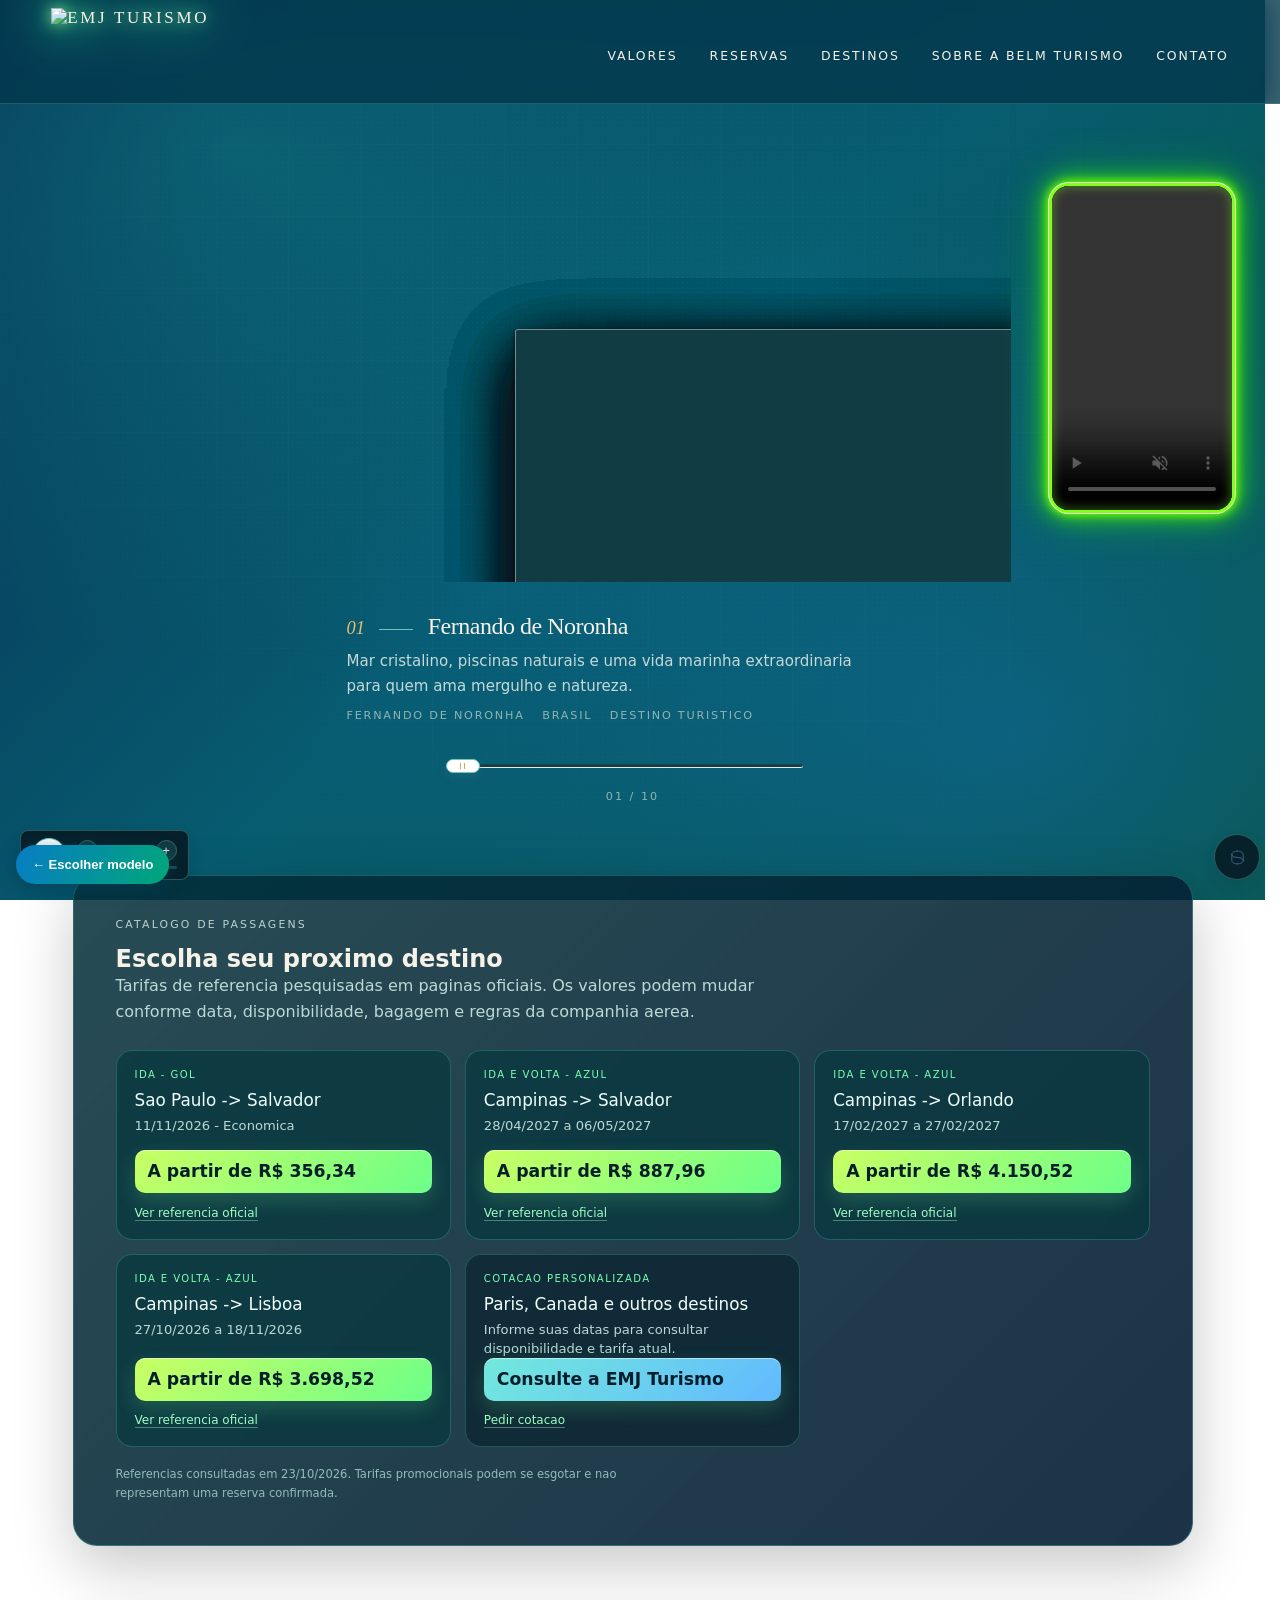
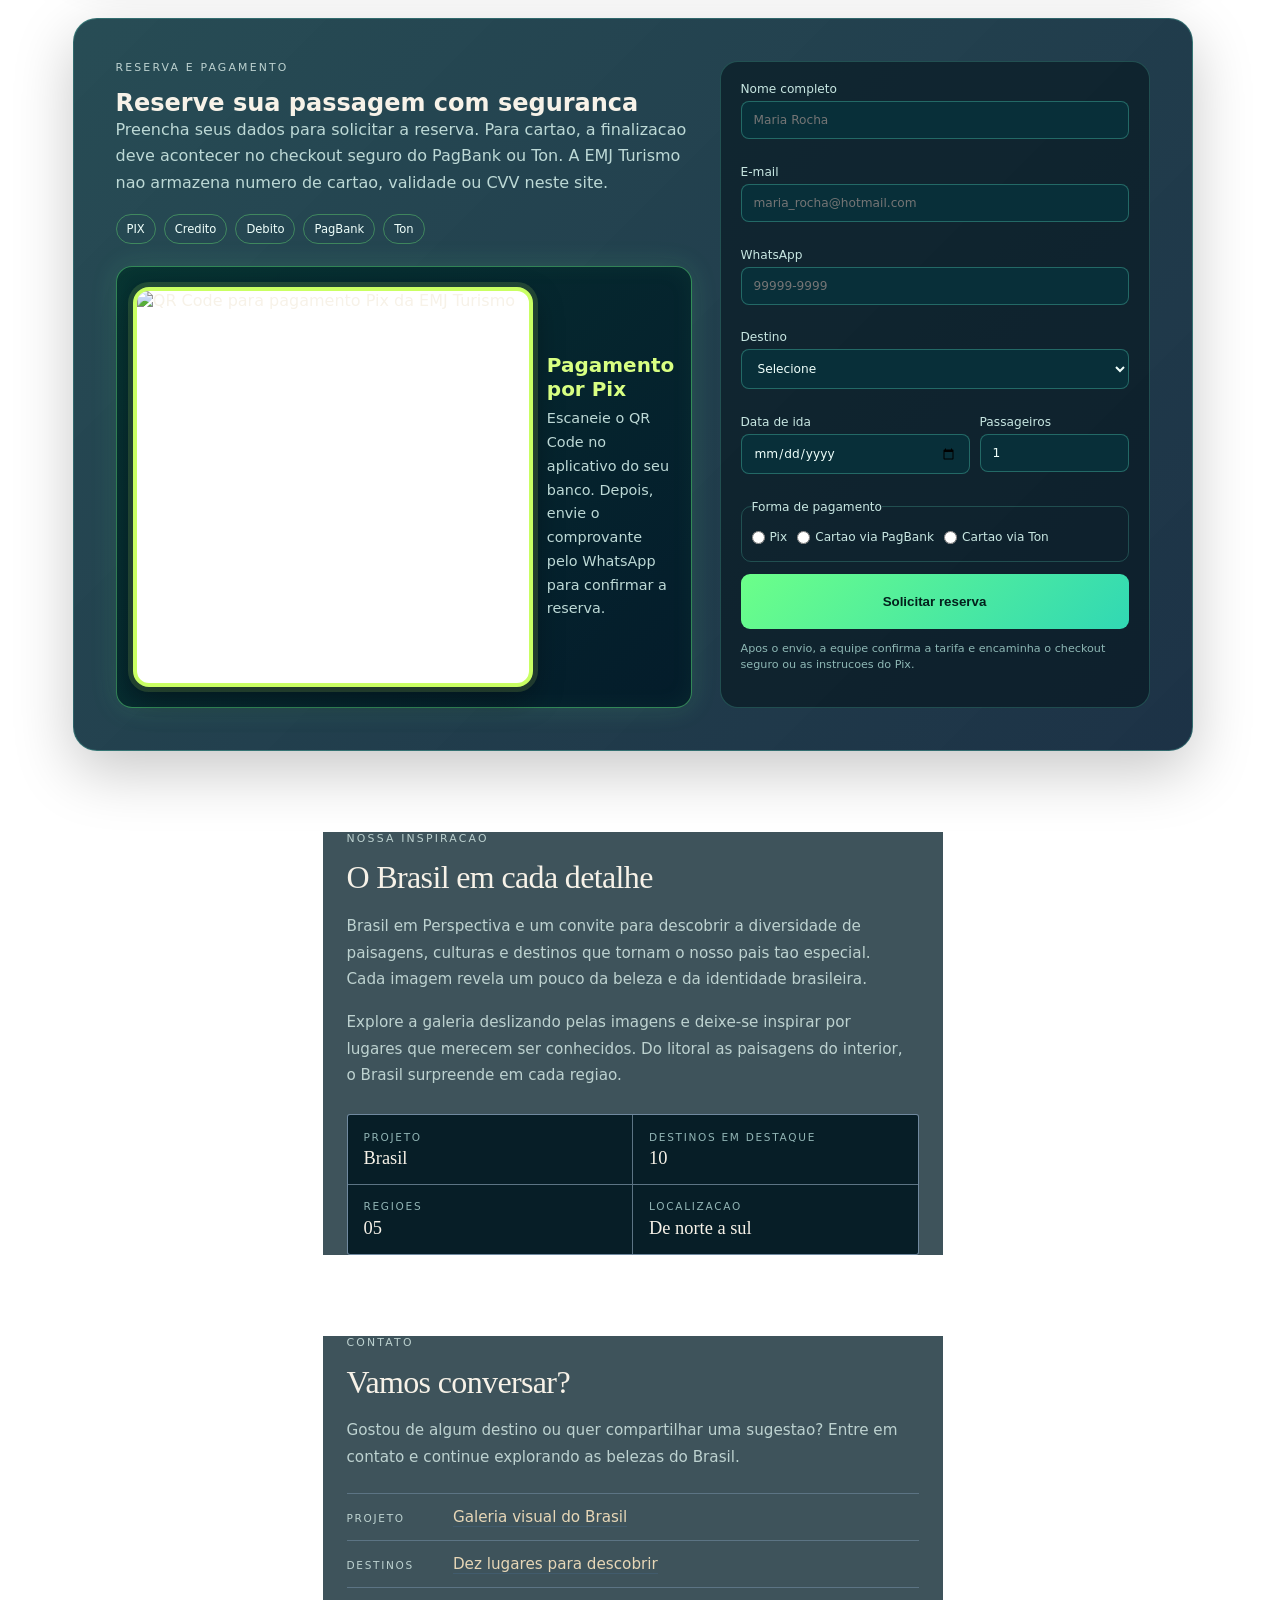
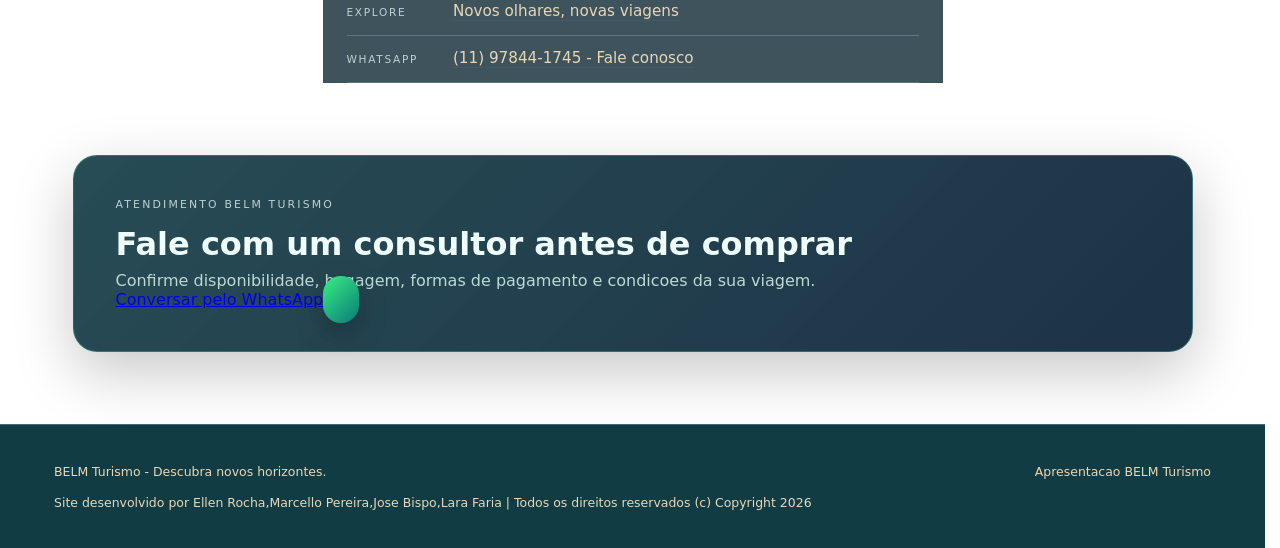
==== commit 941222a2: "Update index.html foi adicionado codigo na linha 225" ====
--- a/modelo-1/index.html
+++ b/modelo-1/index.html
@@ -220,18 +220,12 @@
             </section>
             <section class="footer-contact rv" aria-label="Atendimento pelo WhatsApp">
                 <div><span class="sheet-tag">Atendimento BELM Turismo</span><h2>Fale com um consultor antes de comprar</h2><p>Confirme disponibilidade, bagagem, formas de pagamento e condicoes da sua viagem.</p></div>
-               <div>
-                 
-               </div>
-              <div>
-                
-              </div>
+              
 
-
-
+               <a href="https://wa.me/..." class="sua-classe">Conversar pelo WhatsApp</a>
 
               
-                <a class="footer-whatsapp" href="https://wa.me/5511978441745?text=Ol%C3%A1%21%20Quero%20consultar%20uma%20passagem%20a%C3%A9rea." target="_blank" rel="noopener">Conversar pelo WhatsApp <span> -> </span></a>
+                <a class="footer-whatsapp" href="https://wa.me/5511978441745?text=Ol%C3%A1%21%20Quero%20consultar%20uma%20passagem%20a%C3%A9rea." target="_blank" ></a>
             </section>
             <footer class="foot rv">
                 <span>BELM Turismo  -  Descubra novos horizontes.</span>
--- a/modelo-1/templatemo-630-helix-style.css
+++ b/modelo-1/templatemo-630-helix-style.css
@@ -1202,7 +1202,7 @@
     padding: 11px 13px;
     border-radius: 10px;
     background: linear-gradient(135deg, #c9ff63, #6cff89);
-    color: #06251f;
+    color: #061e2b;
     font-size: 1.08rem;
     line-height: 1.2;
     box-shadow: 0 8px 20px rgba(108, 255, 137, .18), inset 0 1px 0 rgba(255,255,255,.5);
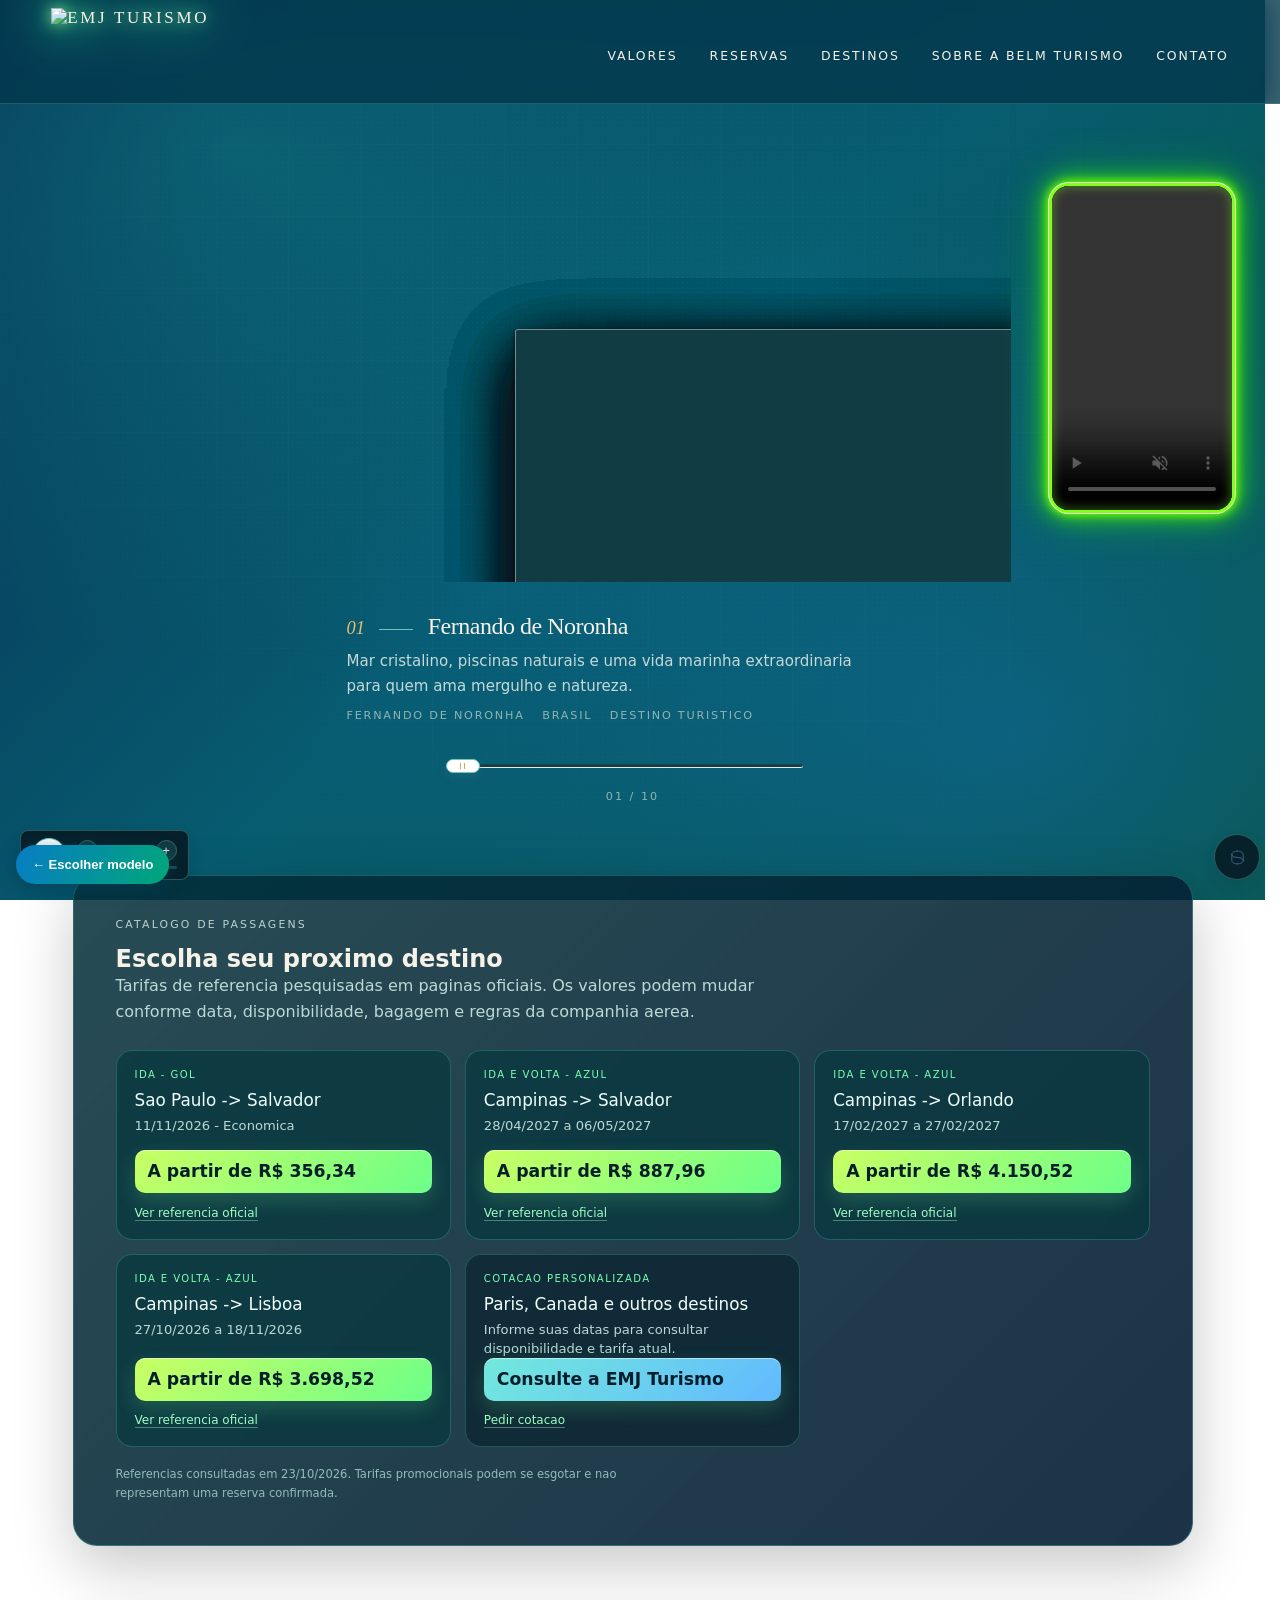
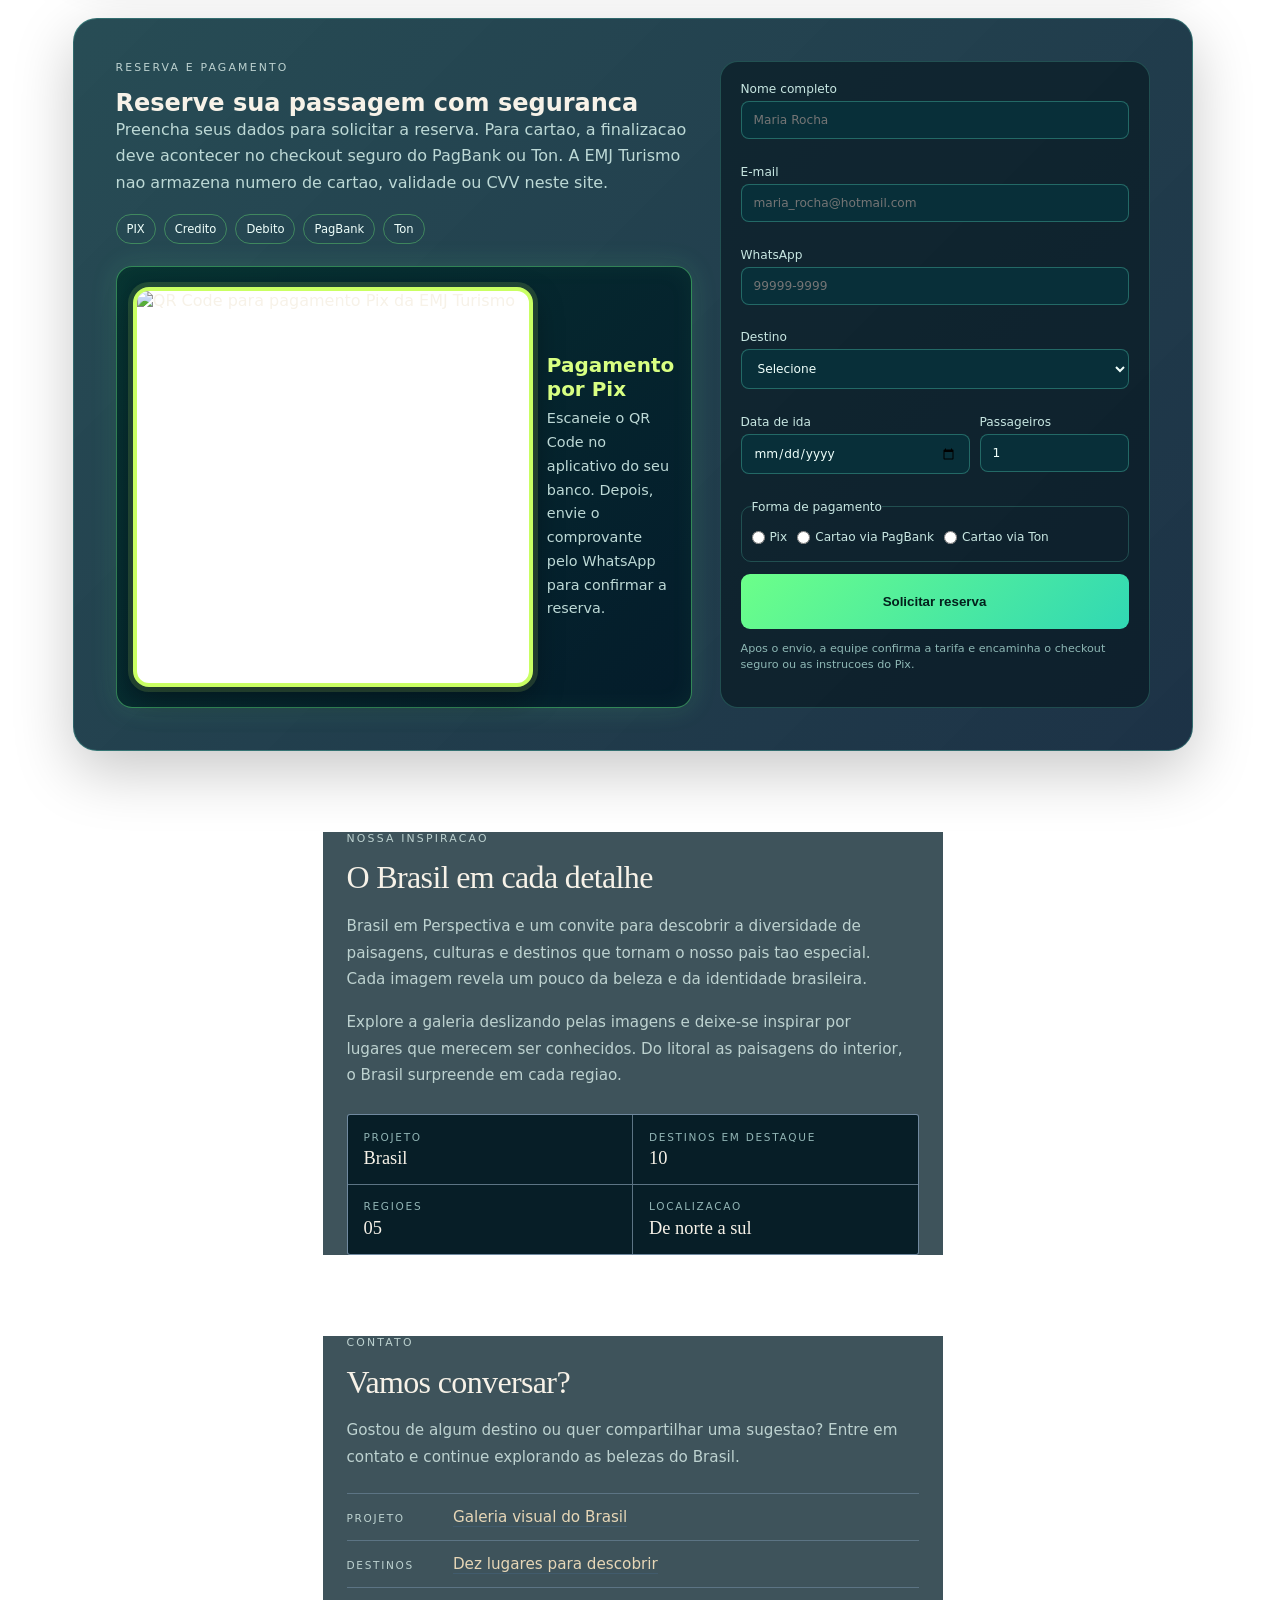
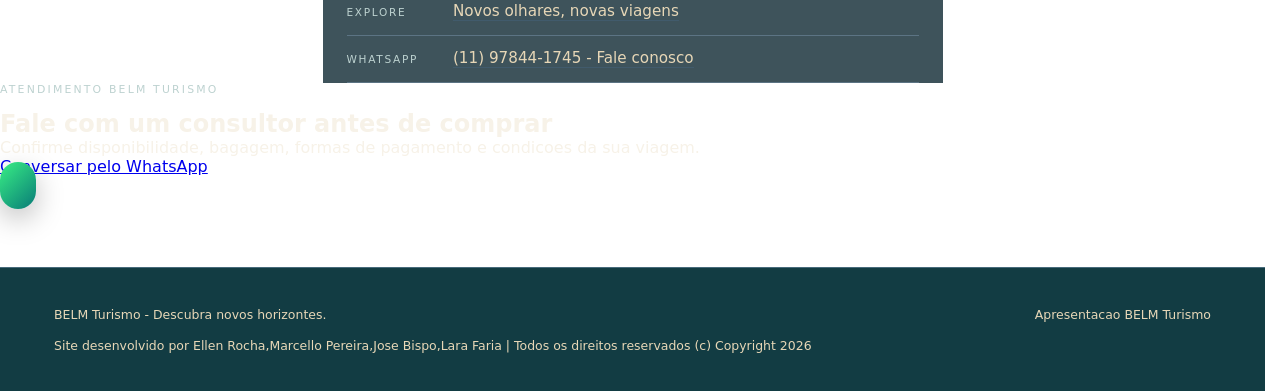
==== commit ad144cde: "Update index.html" ====
--- a/modelo-1/index.html
+++ b/modelo-1/index.html
@@ -218,11 +218,12 @@
                     <li><span>WhatsApp</span><a href="https://wa.me/5511978441745" target="_blank" rel="noopener">(11) 97844-1745  -  Fale conosco</a></li>
                 </ul>
             </section>
-            <section class="footer-contact rv" aria-label="Atendimento pelo WhatsApp">
-                <div><span class="sheet-tag">Atendimento BELM Turismo</span><h2>Fale com um consultor antes de comprar</h2><p>Confirme disponibilidade, bagagem, formas de pagamento e condicoes da sua viagem.</p></div>
-              
-
-               <a href="https://wa.me/..." class="sua-classe">Conversar pelo WhatsApp</a>
+           <div>
+  <span class="sheet-tag">Atendimento BELM Turismo</span>
+  <h2>Fale com um consultor antes de comprar</h2>
+  <p>Confirme disponibilidade, bagagem, formas de pagamento e condicoes da sua viagem.</p>
+  <a href="https://wa.me/..." class="sua-classe">Conversar pelo WhatsApp</a>
+</div>
 
               
                 <a class="footer-whatsapp" href="https://wa.me/5511978441745?text=Ol%C3%A1%21%20Quero%20consultar%20uma%20passagem%20a%C3%A9rea." target="_blank" ></a>
